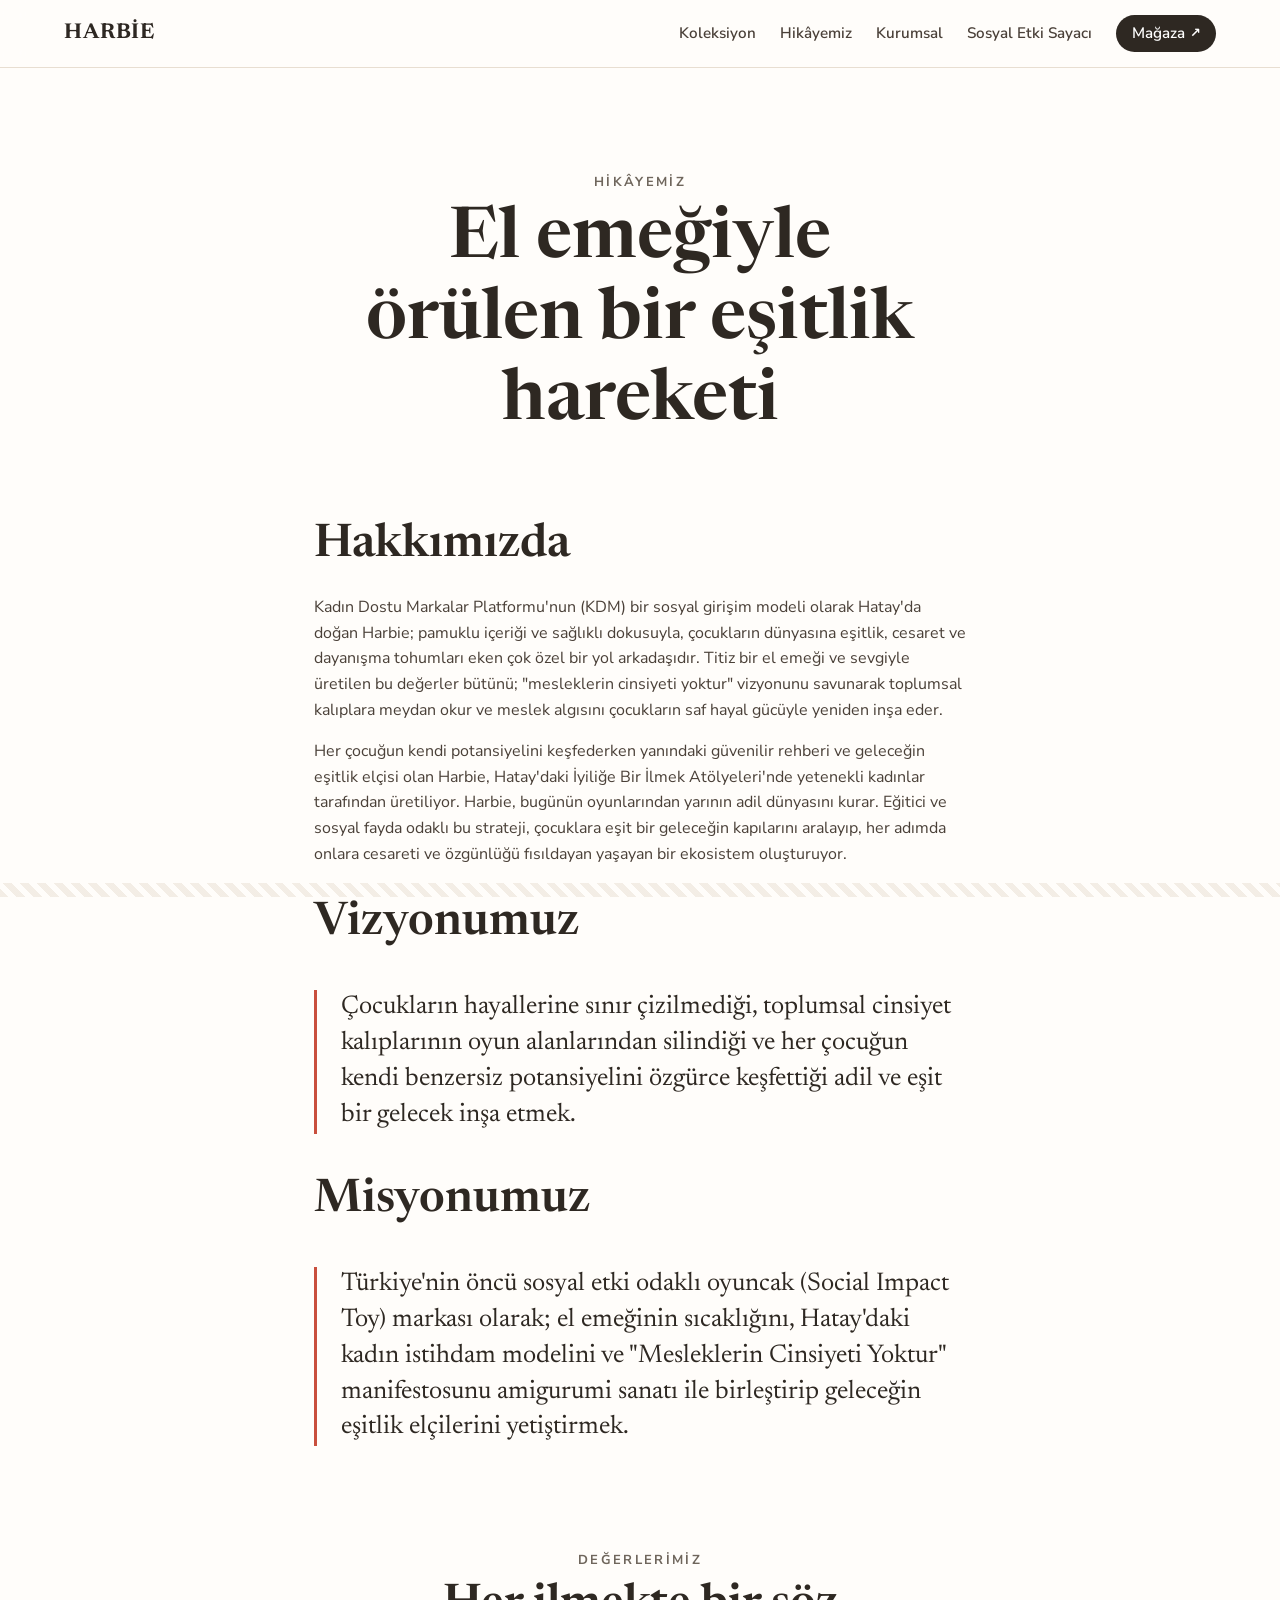
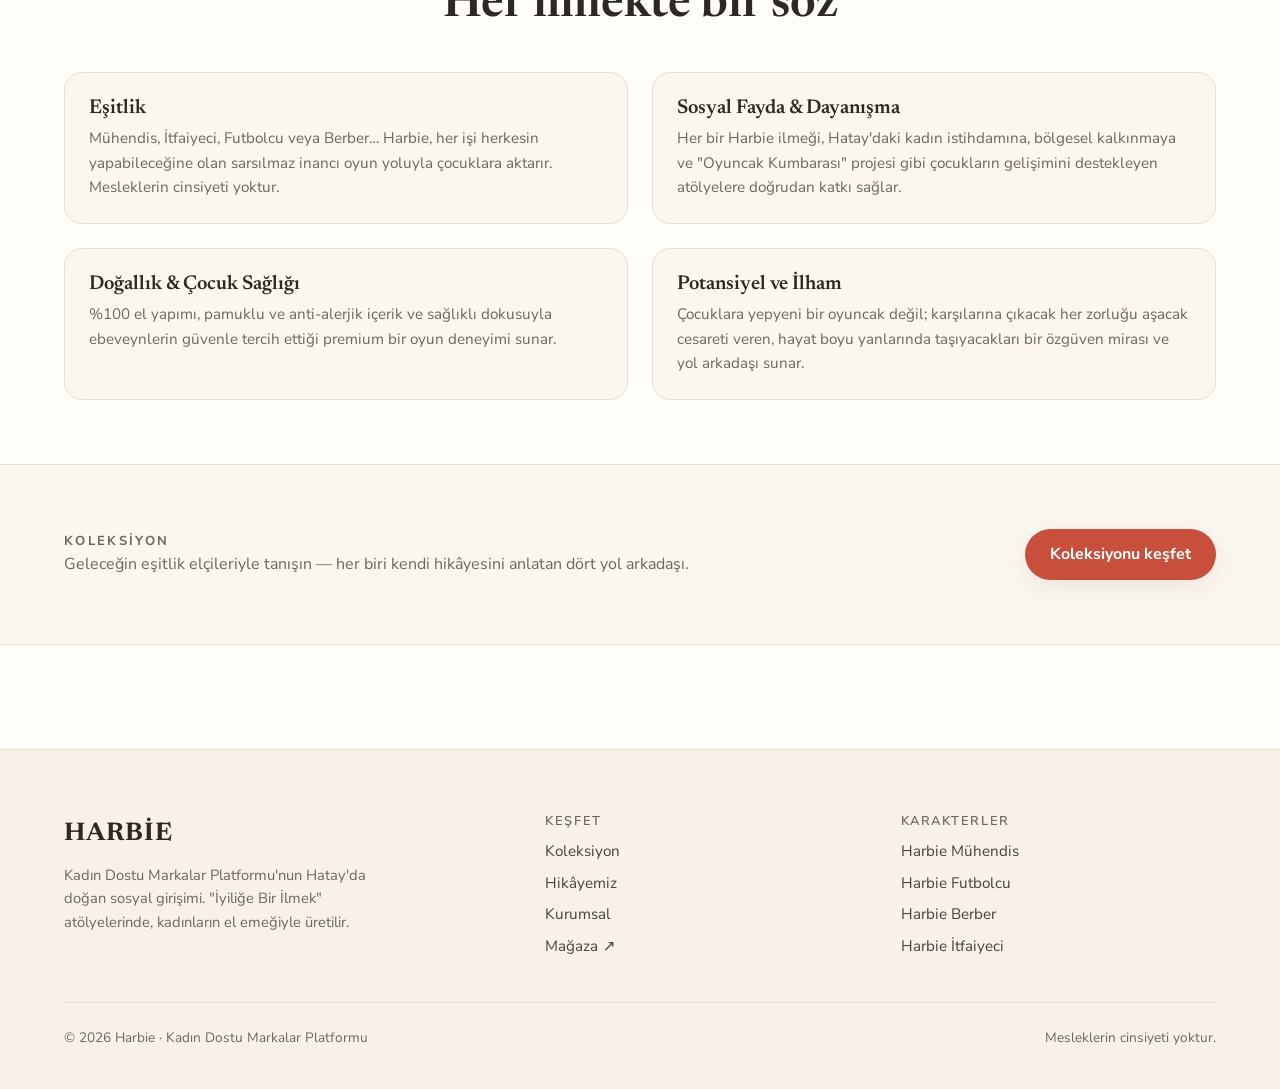
==== hikayemiz.html @ c7299b18 "feat: Hikayemiz ve Kurumsal sayfaları + iş birliği formu Co-Authored-By: Claude Opus 4.8 <noreply@an" ====
<!DOCTYPE html>
<html lang="tr">
<head>
<meta charset="UTF-8">
<meta name="viewport" content="width=device-width, initial-scale=1">
<title>Hikâyemiz — Harbie</title>
<meta name="description" content="Kadın Dostu Markalar Platformu'nun Hatay'da doğan sosyal girişimi Harbie'nin hikâyesi, vizyonu, misyonu ve değerleri.">
<meta name="robots" content="noindex">
<link rel="preconnect" href="https://fonts.googleapis.com">
<link rel="preconnect" href="https://fonts.gstatic.com" crossorigin>
<link href="https://fonts.googleapis.com/css2?family=Newsreader:ital,opsz,wght@0,6..72,400;0,6..72,600;1,6..72,400&family=Nunito+Sans:wght@400;600;700;800&display=swap" rel="stylesheet">
<link rel="stylesheet" href="css/tokens.css">
<link rel="stylesheet" href="css/base.css">
<link rel="stylesheet" href="css/components.css">
<link rel="stylesheet" href="css/pages.css">
</head>
<body>

<header class="site-nav">
  <div class="container">
    <a class="nav-logo" href="index.html">HARBİE</a>
    <nav class="nav-links">
      <a href="index.html#koleksiyon">Koleksiyon</a>
      <a href="hikayemiz.html">Hikâyemiz</a>
      <a href="kurumsal.html">Kurumsal</a>
      <a href="index.html#ses">Sosyal Etki Sayacı</a>
      <a class="nav-shop" href="https://shop.harbies.com" target="_blank" rel="noopener">Mağaza</a>
    </nav>
    <button class="nav-burger" data-burger aria-label="Menü" aria-expanded="false" aria-controls="mobile-menu"><span></span><span></span><span></span></button>
  </div>
</header>
<nav class="mobile-menu" id="mobile-menu" data-mobile-menu aria-label="Mobil menü">
  <a href="index.html#koleksiyon">Koleksiyon</a>
  <a href="hikayemiz.html">Hikâyemiz</a>
  <a href="kurumsal.html">Kurumsal</a>
  <a href="index.html#ses">Sosyal Etki Sayacı</a>
  <a class="nav-shop" href="https://shop.harbies.com" target="_blank" rel="noopener">Mağaza ↗</a>
</nav>

<main>
  <section class="page-head container">
    <p class="kicker">Hikâyemiz</p>
    <h1>El emeğiyle örülen bir eşitlik hareketi</h1>
  </section>

  <section class="container prose reveal">
    <h2>Hakkımızda</h2>
    <p>Kadın Dostu Markalar Platformu'nun (KDM) bir sosyal girişim modeli olarak Hatay'da doğan Harbie; pamuklu içeriği ve sağlıklı dokusuyla, çocukların dünyasına eşitlik, cesaret ve dayanışma tohumları eken çok özel bir yol arkadaşıdır. Titiz bir el emeği ve sevgiyle üretilen bu değerler bütünü; "mesleklerin cinsiyeti yoktur" vizyonunu savunarak toplumsal kalıplara meydan okur ve meslek algısını çocukların saf hayal gücüyle yeniden inşa eder.</p>
    <p>Her çocuğun kendi potansiyelini keşfederken yanındaki güvenilir rehberi ve geleceğin eşitlik elçisi olan Harbie, Hatay'daki İyiliğe Bir İlmek Atölyeleri'nde yetenekli kadınlar tarafından üretiliyor. Harbie, bugünün oyunlarından yarının adil dünyasını kurar. Eğitici ve sosyal fayda odaklı bu strateji, çocuklara eşit bir geleceğin kapılarını aralayıp, her adımda onlara cesareti ve özgünlüğü fısıldayan yaşayan bir ekosistem oluşturuyor.</p>
  </section>

  <div class="knit-divider" aria-hidden="true"></div>

  <section class="container prose reveal">
    <h2>Vizyonumuz</h2>
    <blockquote class="quote-block">Çocukların hayallerine sınır çizilmediği, toplumsal cinsiyet kalıplarının oyun alanlarından silindiği ve her çocuğun kendi benzersiz potansiyelini özgürce keşfettiği adil ve eşit bir gelecek inşa etmek.</blockquote>

    <h2>Misyonumuz</h2>
    <blockquote class="quote-block">Türkiye'nin öncü sosyal etki odaklı oyuncak (Social Impact Toy) markası olarak; el emeğinin sıcaklığını, Hatay'daki kadın istihdam modelini ve "Mesleklerin Cinsiyeti Yoktur" manifestosunu amigurumi sanatı ile birleştirip geleceğin eşitlik elçilerini yetiştirmek.</blockquote>
  </section>

  <section class="container reveal" style="padding-block:var(--space-5)">
    <div style="text-align:center;max-width:56ch;margin-inline:auto">
      <p class="kicker">Değerlerimiz</p>
      <h2>Her ilmekte bir söz</h2>
    </div>
    <div class="values-grid">
      <div class="value-card">
        <h3>Eşitlik</h3>
        <p>Mühendis, İtfaiyeci, Futbolcu veya Berber… Harbie, her işi herkesin yapabileceğine olan sarsılmaz inancı oyun yoluyla çocuklara aktarır. Mesleklerin cinsiyeti yoktur.</p>
      </div>
      <div class="value-card">
        <h3>Sosyal Fayda &amp; Dayanışma</h3>
        <p>Her bir Harbie ilmeği, Hatay'daki kadın istihdamına, bölgesel kalkınmaya ve "Oyuncak Kumbarası" projesi gibi çocukların gelişimini destekleyen atölyelere doğrudan katkı sağlar.</p>
      </div>
      <div class="value-card">
        <h3>Doğallık &amp; Çocuk Sağlığı</h3>
        <p>%100 el yapımı, pamuklu ve anti-alerjik içerik ve sağlıklı dokusuyla ebeveynlerin güvenle tercih ettiği premium bir oyun deneyimi sunar.</p>
      </div>
      <div class="value-card">
        <h3>Potansiyel ve İlham</h3>
        <p>Çocuklara yepyeni bir oyuncak değil; karşılarına çıkacak her zorluğu aşacak cesareti veren, hayat boyu yanlarında taşıyacakları bir özgüven mirası ve yol arkadaşı sunar.</p>
      </div>
    </div>
  </section>

  <section class="corp-strip reveal">
    <div class="container">
      <div>
        <p class="kicker">Koleksiyon</p>
        <p>Geleceğin eşitlik elçileriyle tanışın — her biri kendi hikâyesini anlatan dört yol arkadaşı.</p>
      </div>
      <a class="btn btn-primary" href="index.html#koleksiyon">Koleksiyonu keşfet</a>
    </div>
  </section>
</main>

<footer class="site-footer">
  <div class="container">
    <div class="footer-grid">
      <div class="footer-brand">
        <a class="nav-logo" href="index.html">HARBİE</a>
        <p>Kadın Dostu Markalar Platformu'nun Hatay'da doğan sosyal girişimi. "İyiliğe Bir İlmek" atölyelerinde, kadınların el emeğiyle üretilir.</p>
      </div>
      <div class="footer-col">
        <h4>Keşfet</h4>
        <a href="index.html#koleksiyon">Koleksiyon</a>
        <a href="hikayemiz.html">Hikâyemiz</a>
        <a href="kurumsal.html">Kurumsal</a>
        <a href="https://shop.harbies.com" target="_blank" rel="noopener">Mağaza ↗</a>
      </div>
      <div class="footer-col">
        <h4>Karakterler</h4>
        <a href="karakter-muhendis.html">Harbie Mühendis</a>
        <a href="karakter-futbolcu.html">Harbie Futbolcu</a>
        <a href="karakter-berber.html">Harbie Berber</a>
        <a href="karakter-itfaiyeci.html">Harbie İtfaiyeci</a>
      </div>
    </div>
    <div class="footer-base">
      <span>© <span data-year>2026</span> Harbie · Kadın Dostu Markalar Platformu</span>
      <span>Mesleklerin cinsiyeti yoktur.</span>
    </div>
  </div>
</footer>

<script src="js/shell.js" defer></script>
</body>
</html>
---- css/tokens.css ----
/* ============================================================
   HARBIE v3 — Tasarım Tokenları
   ============================================================ */
:root{
  /* Zemin & mürekkep — premium beyaz alan (K4, docx) */
  --bg:#fffdfa;
  --bg-soft:#f7f1e8;
  --bg-tint:#fbf6ef;
  --ink:#2e2822;
  --ink-soft:#4a4038;
  --muted:#6f665c;
  --line:#e8ded1;
  --white:#ffffff;

  /* Karakter vurgu renkleri */
  --k-muhendis:#d99a2b;  /* hardal/kehribar — kıyafeti maviyle çakışmasın */
  --k-futbolcu:#2f6bd0;  /* mavi */
  --k-berber:#e08aa6;    /* pudra */
  --k-itfaiyeci:#c94f3d; /* kırmızı */
  --accent:var(--k-itfaiyeci);      /* varsayılan marka aksiyonu */
  --active-accent:var(--k-itfaiyeci); /* scroll ile geçişli aktif renk (motion.js) */

  /* Tipografi */
  --font-serif:"Newsreader",Georgia,"Times New Roman",serif;
  --font-sans:"Nunito Sans",-apple-system,BlinkMacSystemFont,system-ui,sans-serif;
  --step-0:.8125rem;
  --step-1:1rem;
  --step-2:1.25rem;
  --step-3:1.6rem;
  --step-4:2.1rem;
  --step-5:2.9rem;
  --step-6:clamp(2.6rem,6vw,4.4rem);

  /* Boşluk & şekil */
  --space-1:.5rem;
  --space-2:1rem;
  --space-3:1.5rem;
  --space-4:2.5rem;
  --space-5:4rem;
  --space-6:6.5rem;
  --radius:18px;
  --radius-sm:10px;
  --radius-pill:999px;
  --shadow-card:0 18px 48px rgba(60,44,28,.14);
  --shadow-soft:0 8px 24px rgba(60,44,28,.08);
  --maxw:1200px;
  --nav-h:68px;

  /* Hareket */
  --ease:cubic-bezier(.2,.7,.3,1);
  --dur:.5s;
}
---- css/base.css ----
/* ============================================================
   HARBIE v3 — Base: reset, tipografi, nav, footer
   ============================================================ */
*,*::before,*::after{box-sizing:border-box}
html{-webkit-text-size-adjust:100%}
body{
  margin:0;
  background:var(--bg);
  color:var(--ink);
  font-family:var(--font-sans);
  font-size:var(--step-1);
  line-height:1.6;
  -webkit-font-smoothing:antialiased;
  overflow-x:hidden;
}
img,video{max-width:100%;display:block}
a{color:inherit;text-decoration:none}
h1,h2,h3,h4{font-family:var(--font-serif);font-weight:600;line-height:1.15;margin:0 0 .5em;color:var(--ink)}
h1{font-size:var(--step-6)}
h2{font-size:var(--step-5)}
h3{font-size:var(--step-4)}
p{margin:0 0 1em}
::selection{background:var(--accent);color:#fff}
:focus-visible{outline:2px solid var(--accent);outline-offset:3px;border-radius:4px}

.container{max-width:var(--maxw);margin-inline:auto;padding-inline:var(--space-3)}
.kicker{font-size:var(--step-0);letter-spacing:.18em;text-transform:uppercase;color:var(--muted);font-weight:700;margin:0 0 .6em}

/* ---------- Buton ---------- */
.btn{
  display:inline-flex;align-items:center;gap:.5em;
  padding:.72em 1.5em;border-radius:var(--radius-pill);
  font-family:var(--font-sans);font-size:var(--step-1);font-weight:700;
  cursor:pointer;border:1px solid transparent;
  transition:transform .2s var(--ease),background .2s var(--ease),box-shadow .2s var(--ease);
}
.btn:hover{transform:translateY(-2px)}
.btn-primary{background:var(--accent);color:#fff;box-shadow:var(--shadow-soft)}
.btn-primary:hover{box-shadow:0 12px 28px rgba(201,79,61,.32)}
.btn-ghost{background:transparent;color:var(--ink);border-color:rgba(46,40,34,.28)}
.btn-ghost:hover{border-color:var(--ink);background:rgba(46,40,34,.04)}

/* ---------- Nav ---------- */
.site-nav{
  position:sticky;top:0;z-index:50;height:var(--nav-h);
  display:flex;align-items:center;
  background:rgba(255,253,250,.82);
  backdrop-filter:saturate(1.4) blur(12px);
  -webkit-backdrop-filter:saturate(1.4) blur(12px);
  border-bottom:1px solid var(--line);
}
.site-nav .container{display:flex;align-items:center;gap:var(--space-3);width:100%}
.nav-logo{font-family:var(--font-serif);font-size:1.35rem;font-weight:700;letter-spacing:.04em}
.nav-links{display:flex;align-items:center;gap:var(--space-3);margin-left:auto}
.nav-links a{font-size:.95rem;font-weight:600;color:var(--ink-soft);transition:color .2s}
.nav-links a:hover{color:var(--ink)}
.nav-shop{
  display:inline-flex;align-items:center;gap:.35em;
  padding:.4em 1em;border-radius:var(--radius-pill);
  background:var(--ink);color:#fff !important;
}
.nav-shop::after{content:"↗";font-size:.85em}
.nav-shop:hover{background:var(--accent)}
.nav-burger{display:none;margin-left:auto;width:40px;height:40px;border:0;background:none;cursor:pointer;flex-direction:column;justify-content:center;gap:5px}
.nav-burger span{display:block;height:2px;width:22px;background:var(--ink);margin-inline:auto;transition:transform .3s var(--ease),opacity .2s}
.nav-burger.open span:nth-child(1){transform:translateY(7px) rotate(45deg)}
.nav-burger.open span:nth-child(2){opacity:0}
.nav-burger.open span:nth-child(3){transform:translateY(-7px) rotate(-45deg)}

/* Mobil menü */
.mobile-menu{
  position:fixed;inset:var(--nav-h) 0 0 0;z-index:49;
  background:var(--bg);
  display:flex;flex-direction:column;gap:var(--space-2);
  padding:var(--space-4) var(--space-3);
  transform:translateX(100%);transition:transform .35s var(--ease);
  visibility:hidden;
}
.mobile-menu.open{transform:translateX(0);visibility:visible}
.mobile-menu a{font-family:var(--font-serif);font-size:var(--step-3);color:var(--ink);padding-block:.3em;border-bottom:1px solid var(--line)}

@media (max-width:860px){
  .nav-links{display:none}
  .nav-burger{display:flex}
}

/* ---------- Footer ---------- */
.site-footer{
  margin-top:var(--space-6);
  background:var(--bg-soft);
  border-top:1px solid var(--line);
  padding-block:var(--space-5) var(--space-4);
}
.footer-grid{display:grid;grid-template-columns:1.4fr 1fr 1fr;gap:var(--space-4)}
.footer-brand .nav-logo{font-size:1.6rem}
.footer-brand p{color:var(--muted);font-size:.92rem;max-width:34ch;margin-top:.6em}
.footer-col h4{font-family:var(--font-sans);font-size:.8rem;letter-spacing:.12em;text-transform:uppercase;color:var(--muted)}
.footer-col a{display:block;color:var(--ink-soft);font-size:.95rem;padding-block:.25em}
.footer-col a:hover{color:var(--accent)}
.footer-base{margin-top:var(--space-4);padding-top:var(--space-3);border-top:1px solid var(--line);color:var(--muted);font-size:.85rem;display:flex;justify-content:space-between;flex-wrap:wrap;gap:.5em}
@media (max-width:760px){
  .footer-grid{grid-template-columns:1fr;gap:var(--space-3)}
}

/* Reveal (motion.js yoksa da içerik görünür — bu yalnızca varsayılan) */
.reveal{opacity:0;transform:translateY(18px);transition:opacity .7s var(--ease),transform .7s var(--ease)}
.reveal.in{opacity:1;transform:none}
@media (prefers-reduced-motion:reduce){
  .reveal{opacity:1 !important;transform:none !important;transition:none}
  .btn:hover{transform:none}
  *{scroll-behavior:auto !important}
}
---- css/components.css ----
/* ============================================================
   HARBIE v3 — Bileşenler: sahne, lifestyle, SES, kurumsal, form
   ============================================================ */

/* ---------- Örgü doku ayırıcı ---------- */
.knit-divider{height:14px;width:100%;opacity:.5;
  background:repeating-linear-gradient(45deg,var(--line) 0 6px,transparent 6px 12px)}

/* ---------- Sahne bileşeni ---------- */
.scene{
  --k:var(--accent);
  display:grid;grid-template-columns:1fr 1fr;gap:var(--space-5);
  align-items:center;
  padding-block:var(--space-6);
}
.scene + .scene{padding-top:0}
.scene-stage{
  position:relative;
  border-radius:var(--radius);overflow:hidden;
  box-shadow:var(--shadow-card);
  aspect-ratio:16/9;background:var(--bg-tint);
}
.scene-stage::after{
  content:"";position:absolute;left:0;right:0;bottom:0;height:4px;
  background:var(--k);
}
.scene-video{width:100%;height:100%;object-fit:cover;cursor:pointer}
.scene-tap{
  position:absolute;inset:0;display:none;align-items:center;justify-content:center;
  pointer-events:none;
}
.scene-tap span{
  width:60px;height:60px;border-radius:50%;background:rgba(255,255,255,.9);
  box-shadow:var(--shadow-soft);display:grid;place-items:center;
}
.scene-tap span::before{content:"";border-left:18px solid var(--k);border-top:11px solid transparent;border-bottom:11px solid transparent;margin-left:4px}
.scene.tap-mode .scene-tap{display:flex}

.scene-copy{max-width:34ch}
.scene-kicker{font-size:var(--step-0);letter-spacing:.16em;text-transform:uppercase;font-weight:800;color:var(--k);margin:0 0 .7em}
.scene-motto{font-family:var(--font-serif);font-size:var(--step-4);line-height:1.2;color:var(--ink);margin:0 0 .5em}
.scene-desc{color:var(--muted);font-size:1.02rem;margin:0 0 1.4em}
.scene-cta{background:var(--k);color:#fff}
.scene-cta:hover{filter:brightness(1.05)}

/* Sağ/sol yerleşim — kenar dönüşümü */
.scene--sag .scene-stage{order:2}
.scene--sag .scene-copy{order:1;justify-self:end;text-align:left}
.scene--sol .scene-stage{order:1}
.scene--sol .scene-copy{order:2}

/* Karakter sayfası tam-genişlik hero varyantı */
.scene--full{grid-template-columns:1fr;gap:var(--space-3);padding-block:var(--space-4)}
.scene--full .scene-stage{order:0;aspect-ratio:21/9}
.scene--full .scene-copy{order:0;max-width:none;text-align:center;justify-self:center}
.scene--full .scene-motto{font-size:var(--step-5)}

@media (max-width:760px){
  .scene{grid-template-columns:1fr;gap:var(--space-3);padding-block:var(--space-5)}
  .scene--sag .scene-stage,.scene--sag .scene-copy,
  .scene--sol .scene-stage,.scene--sol .scene-copy{order:0;justify-self:stretch;text-align:left}
  .scene-copy{max-width:none}
}

/* ---------- Manifesto ---------- */
.manifesto{padding-block:var(--space-6);text-align:center}
.manifesto p{font-family:var(--font-serif);font-size:var(--step-3);line-height:1.5;max-width:60ch;margin-inline:auto;color:var(--ink-soft)}

/* ---------- Koleksiyon başlığı ---------- */
.coll-head{text-align:center;padding-top:var(--space-5);max-width:64ch;margin-inline:auto}
.coll-head p{color:var(--muted)}

/* ---------- Lifestyle ---------- */
.lifestyle{padding-block:var(--space-6)}
.lifestyle-head{text-align:center;max-width:56ch;margin:0 auto var(--space-4)}
.lifestyle-head p{color:var(--muted)}
.lifestyle-grid{display:grid;grid-template-columns:1fr 1fr;gap:var(--space-3)}
.lifestyle-grid figure{margin:0;border-radius:var(--radius);overflow:hidden;box-shadow:var(--shadow-card);aspect-ratio:4/3}
.lifestyle-grid img{width:100%;height:100%;object-fit:cover}
@media (max-width:760px){.lifestyle-grid{grid-template-columns:1fr}}

/* ---------- SES — Sosyal Etki Sayacı ---------- */
.ses{background:var(--bg-soft);border-block:1px solid var(--line);padding-block:var(--space-6)}
.ses-inner{display:grid;grid-template-columns:1.1fr .9fr;gap:var(--space-5);align-items:center}
.ses-copy h2{margin-bottom:.3em}
.ses-copy p{color:var(--muted)}
.ses-card{background:var(--white);border-radius:var(--radius);box-shadow:var(--shadow-card);padding:var(--space-4);text-align:center}
.ses-count{font-family:var(--font-serif);font-size:clamp(3rem,9vw,4.6rem);font-weight:700;color:var(--active-accent);line-height:1;display:block}
.ses-count-label{color:var(--muted);font-size:.9rem;letter-spacing:.06em}
.ses-bar-wrap{height:10px;border-radius:var(--radius-pill);background:var(--bg-soft);overflow:hidden;margin:var(--space-3) 0 .6em}
.ses-bar{height:100%;width:0;background:var(--active-accent);border-radius:inherit;transition:width .6s var(--ease)}
.ses-meta{display:flex;justify-content:space-between;font-size:.8rem;color:var(--muted)}
.ses-share{margin-top:var(--space-3)}
.ses-toast{
  position:fixed;left:50%;bottom:26px;transform:translateX(-50%) translateY(20px);
  background:var(--ink);color:#fff;padding:.7em 1.2em;border-radius:var(--radius-pill);
  font-size:.9rem;display:inline-flex;align-items:center;gap:.5em;
  opacity:0;pointer-events:none;transition:opacity .3s,transform .3s var(--ease);z-index:200;
}
.ses-toast.show{opacity:1;transform:translateX(-50%) translateY(0)}
.ses-pop{font-size:1.3rem;pointer-events:none}
@media (max-width:760px){.ses-inner{grid-template-columns:1fr;gap:var(--space-4)}}

/* ---------- Kurumsal şerit ---------- */
.corp-strip{background:var(--bg-tint);border-block:1px solid var(--line);padding-block:var(--space-5)}
.corp-strip .container{display:grid;grid-template-columns:1.6fr 1fr;gap:var(--space-4);align-items:center}
.corp-strip p{color:var(--muted);margin:0}
.corp-strip .btn{justify-self:end}
@media (max-width:760px){.corp-strip .container{grid-template-columns:1fr}.corp-strip .btn{justify-self:start}}

/* ---------- Form (Kurumsal) ---------- */
.form-field{margin-bottom:var(--space-3)}
.form-field label{display:block;font-size:.85rem;font-weight:700;color:var(--ink-soft);margin-bottom:.35em}
.form-field input,.form-field select,.form-field textarea{
  width:100%;padding:.8em 1em;border:1px solid var(--line);border-radius:var(--radius-sm);
  background:var(--white);font-family:inherit;font-size:1rem;color:var(--ink);
  transition:border-color .2s,box-shadow .2s;
}
.form-field input:focus,.form-field select:focus,.form-field textarea:focus{
  outline:none;border-color:var(--accent);box-shadow:0 0 0 3px rgba(201,79,61,.15);
}
.form-field textarea{min-height:130px;resize:vertical}
.form-row{display:grid;grid-template-columns:1fr 1fr;gap:var(--space-3)}
.form-ok{background:#eaf6ee;border:1px solid #bfe3cb;color:#2c6a41;padding:1em 1.2em;border-radius:var(--radius-sm);display:none}
.form-ok.show{display:block}
@media (max-width:620px){.form-row{grid-template-columns:1fr}}

/* ---------- Sekmeler (karakter sayfası) ---------- */
.tabs-nav{display:flex;gap:.4em;border-bottom:1px solid var(--line);margin-bottom:var(--space-3);flex-wrap:wrap}
.tab-btn{
  appearance:none;border:0;background:none;cursor:pointer;
  font-family:var(--font-sans);font-size:.98rem;font-weight:700;color:var(--muted);
  padding:.7em 1em;border-bottom:2px solid transparent;margin-bottom:-1px;transition:color .2s,border-color .2s;
}
.tab-btn[aria-selected="true"]{color:var(--ink);border-bottom-color:var(--k,var(--accent))}
.tab-panel{display:none;animation:fadein .4s var(--ease)}
.tab-panel.active{display:block}
@keyframes fadein{from{opacity:0;transform:translateY(6px)}to{opacity:1;transform:none}}
@media (prefers-reduced-motion:reduce){.tab-panel{animation:none}}
---- css/pages.css ----
/* ============================================================
   HARBIE v3 — Sayfaya özel düzenler
   ============================================================ */

/* ---------- Hero (düzen B) ---------- */
.hero{position:relative;min-height:calc(100vh - var(--nav-h));min-height:88svh;display:flex;align-items:center;overflow:hidden}
.hero-media{position:absolute;inset:0;z-index:0}
.hero-media img,.hero-media video{width:100%;height:100%;object-fit:cover}
.hero-scrim{position:absolute;inset:0;z-index:1;
  background:linear-gradient(90deg,var(--bg) 26%,rgba(255,253,250,.55) 46%,transparent 64%)}
.hero-inner{position:relative;z-index:2;max-width:48%}
.hero-title{margin:.1em 0 .2em}
.hero-sub{font-size:var(--step-2);color:var(--ink-soft);margin-bottom:1.4em}
.hero-cta{display:flex;gap:.7em;flex-wrap:wrap}
.hero-scroll{position:absolute;left:50%;bottom:22px;z-index:2;transform:translateX(-50%);
  font-size:.75rem;letter-spacing:.2em;text-transform:uppercase;color:var(--muted)}

@media (max-width:760px){
  .hero{min-height:auto;flex-direction:column;align-items:stretch}
  .hero-media{position:relative;height:56vh}
  .hero-scrim{background:linear-gradient(0deg,var(--bg) 8%,transparent 42%)}
  .hero-inner{max-width:100%;padding-block:var(--space-4) var(--space-2)}
  .hero-scroll{display:none}
}

/* ---------- Karakter sayfası ---------- */
.char-body{padding-block:var(--space-5)}
.char-grid{display:grid;grid-template-columns:1fr 1fr;gap:var(--space-5);align-items:start}
.char-gallery{display:grid;gap:var(--space-2)}
.char-gallery .main{border-radius:var(--radius);overflow:hidden;box-shadow:var(--shadow-card);aspect-ratio:4/5}
.char-gallery .main img{width:100%;height:100%;object-fit:cover}
.char-thumbs{display:flex;gap:var(--space-2)}
.char-thumbs img{width:74px;height:74px;object-fit:cover;border-radius:var(--radius-sm);box-shadow:var(--shadow-soft);cursor:pointer;background:var(--bg-tint)}
.char-info h1{font-size:var(--step-5)}
.char-spec{margin-top:var(--space-3);padding-top:var(--space-3);border-top:1px solid var(--line);
  display:flex;flex-wrap:wrap;gap:.5em 1.2em;color:var(--muted);font-size:.9rem}
.char-spec b{color:var(--ink);font-weight:700}
.char-buy{margin-top:var(--space-4)}
.char-buy .btn{width:100%;justify-content:center}
@media (max-width:760px){.char-grid{grid-template-columns:1fr;gap:var(--space-4)}}

/* ---------- Hikayemiz ---------- */
.page-head{text-align:center;padding-block:var(--space-6) var(--space-4);max-width:60ch;margin-inline:auto}
.prose{max-width:70ch;margin-inline:auto}
.prose p{color:var(--ink-soft)}
.quote-block{font-family:var(--font-serif);font-size:var(--step-3);line-height:1.4;
  color:var(--ink);border-left:3px solid var(--accent);padding-left:var(--space-3);margin:var(--space-4) 0}
.values-grid{display:grid;grid-template-columns:repeat(2,1fr);gap:var(--space-3);margin-top:var(--space-4)}
.value-card{background:var(--bg-tint);border:1px solid var(--line);border-radius:var(--radius);padding:var(--space-3)}
.value-card h3{font-size:var(--step-2);margin-bottom:.3em}
.value-card p{color:var(--muted);font-size:.95rem;margin:0}
@media (max-width:640px){.values-grid{grid-template-columns:1fr}}

/* ---------- Kurumsal ---------- */
.corp-form-wrap{max-width:720px;margin:var(--space-5) auto 0;background:var(--white);
  border:1px solid var(--line);border-radius:var(--radius);box-shadow:var(--shadow-soft);padding:var(--space-4)}
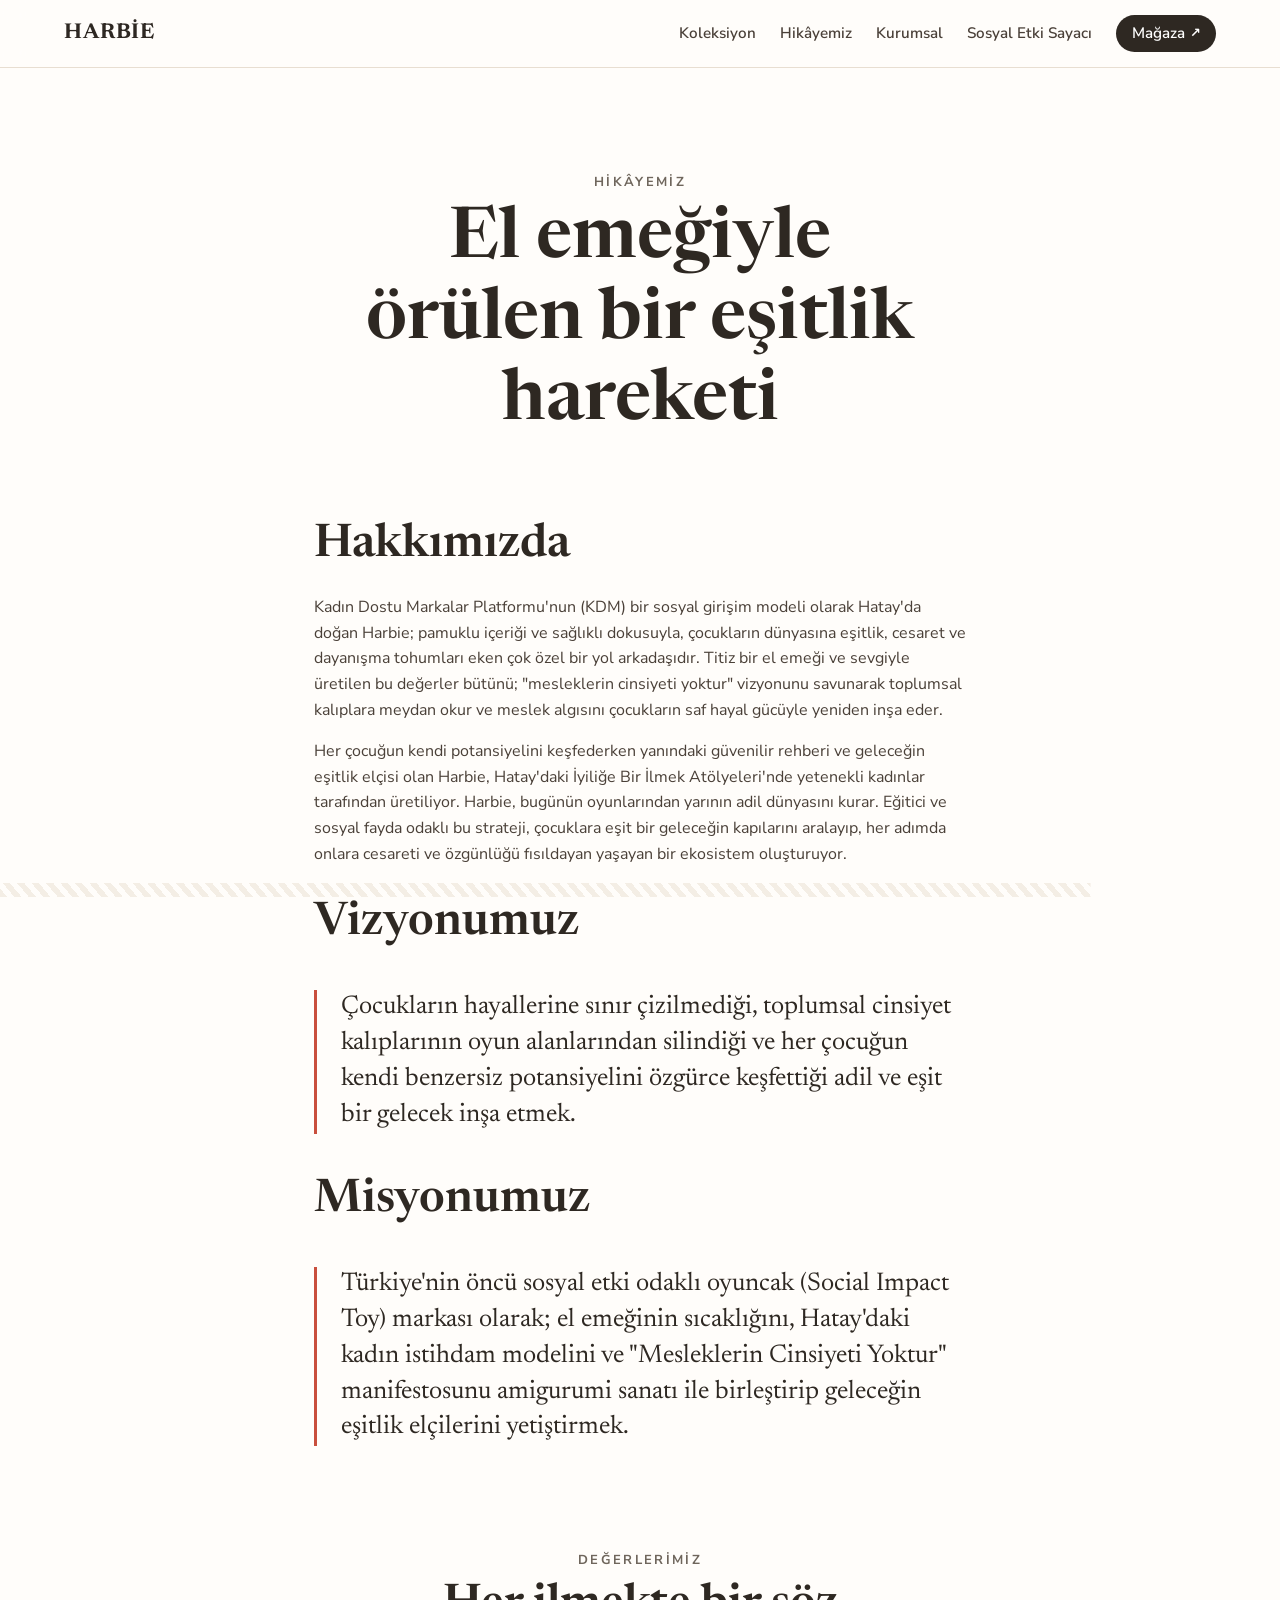
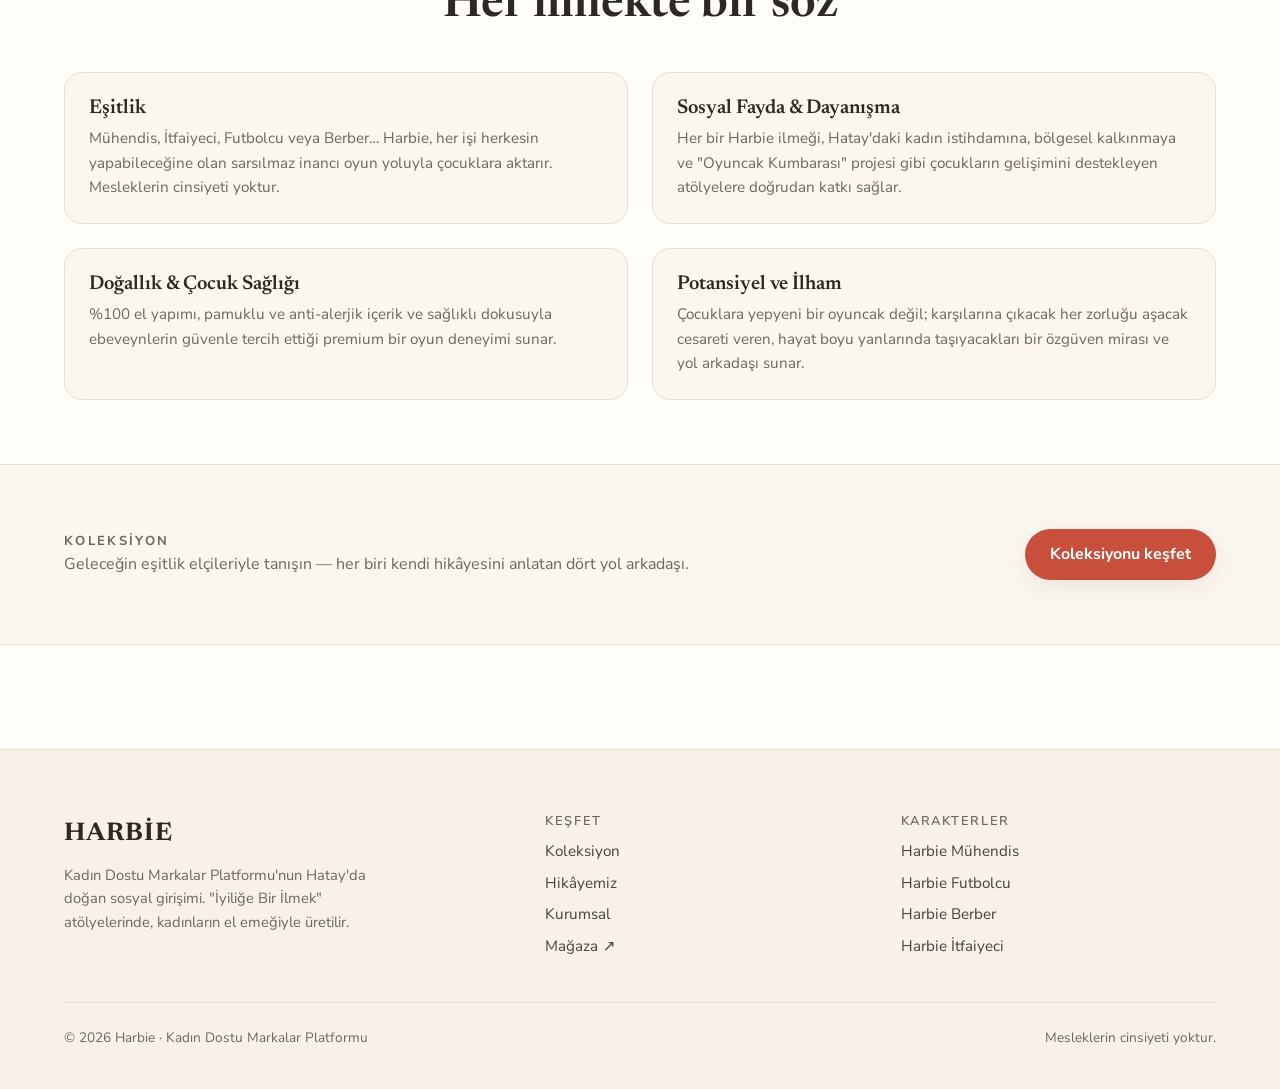
==== commit 23837853: "feat: GSAP hareket katmanı — hero, paralaks, renk geçişi + .js gate Co-Authored-By: Claude Opus 4.8 " ====
--- a/hikayemiz.html
+++ b/hikayemiz.html
@@ -3,6 +3,7 @@
 <head>
 <meta charset="UTF-8">
 <meta name="viewport" content="width=device-width, initial-scale=1">
+<script>document.documentElement.classList.add('js')</script>
 <title>Hikâyemiz — Harbie</title>
 <meta name="description" content="Kadın Dostu Markalar Platformu'nun Hatay'da doğan sosyal girişimi Harbie'nin hikâyesi, vizyonu, misyonu ve değerleri.">
 <meta name="robots" content="noindex">
@@ -125,5 +126,8 @@
 </footer>
 
 <script src="js/shell.js" defer></script>
+<script src="js/vendor/gsap.min.js" defer></script>
+<script src="js/vendor/ScrollTrigger.min.js" defer></script>
+<script src="js/motion.js" defer></script>
 </body>
 </html>
--- a/css/base.css
+++ b/css/base.css
@@ -102,11 +102,12 @@
   .footer-grid{grid-template-columns:1fr;gap:var(--space-3)}
 }
 
-/* Reveal (motion.js yoksa da içerik görünür — bu yalnızca varsayılan) */
-.reveal{opacity:0;transform:translateY(18px);transition:opacity .7s var(--ease),transform .7s var(--ease)}
-.reveal.in{opacity:1;transform:none}
+/* Reveal — yalnızca JS varken gizle (JS yoksa içerik tam görünür kalır).
+   .js sınıfı <head>'deki senkron inline script ile eklenir; FOUC yok. */
+.js .reveal{opacity:0;transform:translateY(18px);transition:opacity .7s var(--ease),transform .7s var(--ease)}
+.js .reveal.in{opacity:1;transform:none}
 @media (prefers-reduced-motion:reduce){
-  .reveal{opacity:1 !important;transform:none !important;transition:none}
+  .js .reveal{opacity:1 !important;transform:none !important;transition:none}
   .btn:hover{transform:none}
   *{scroll-behavior:auto !important}
 }
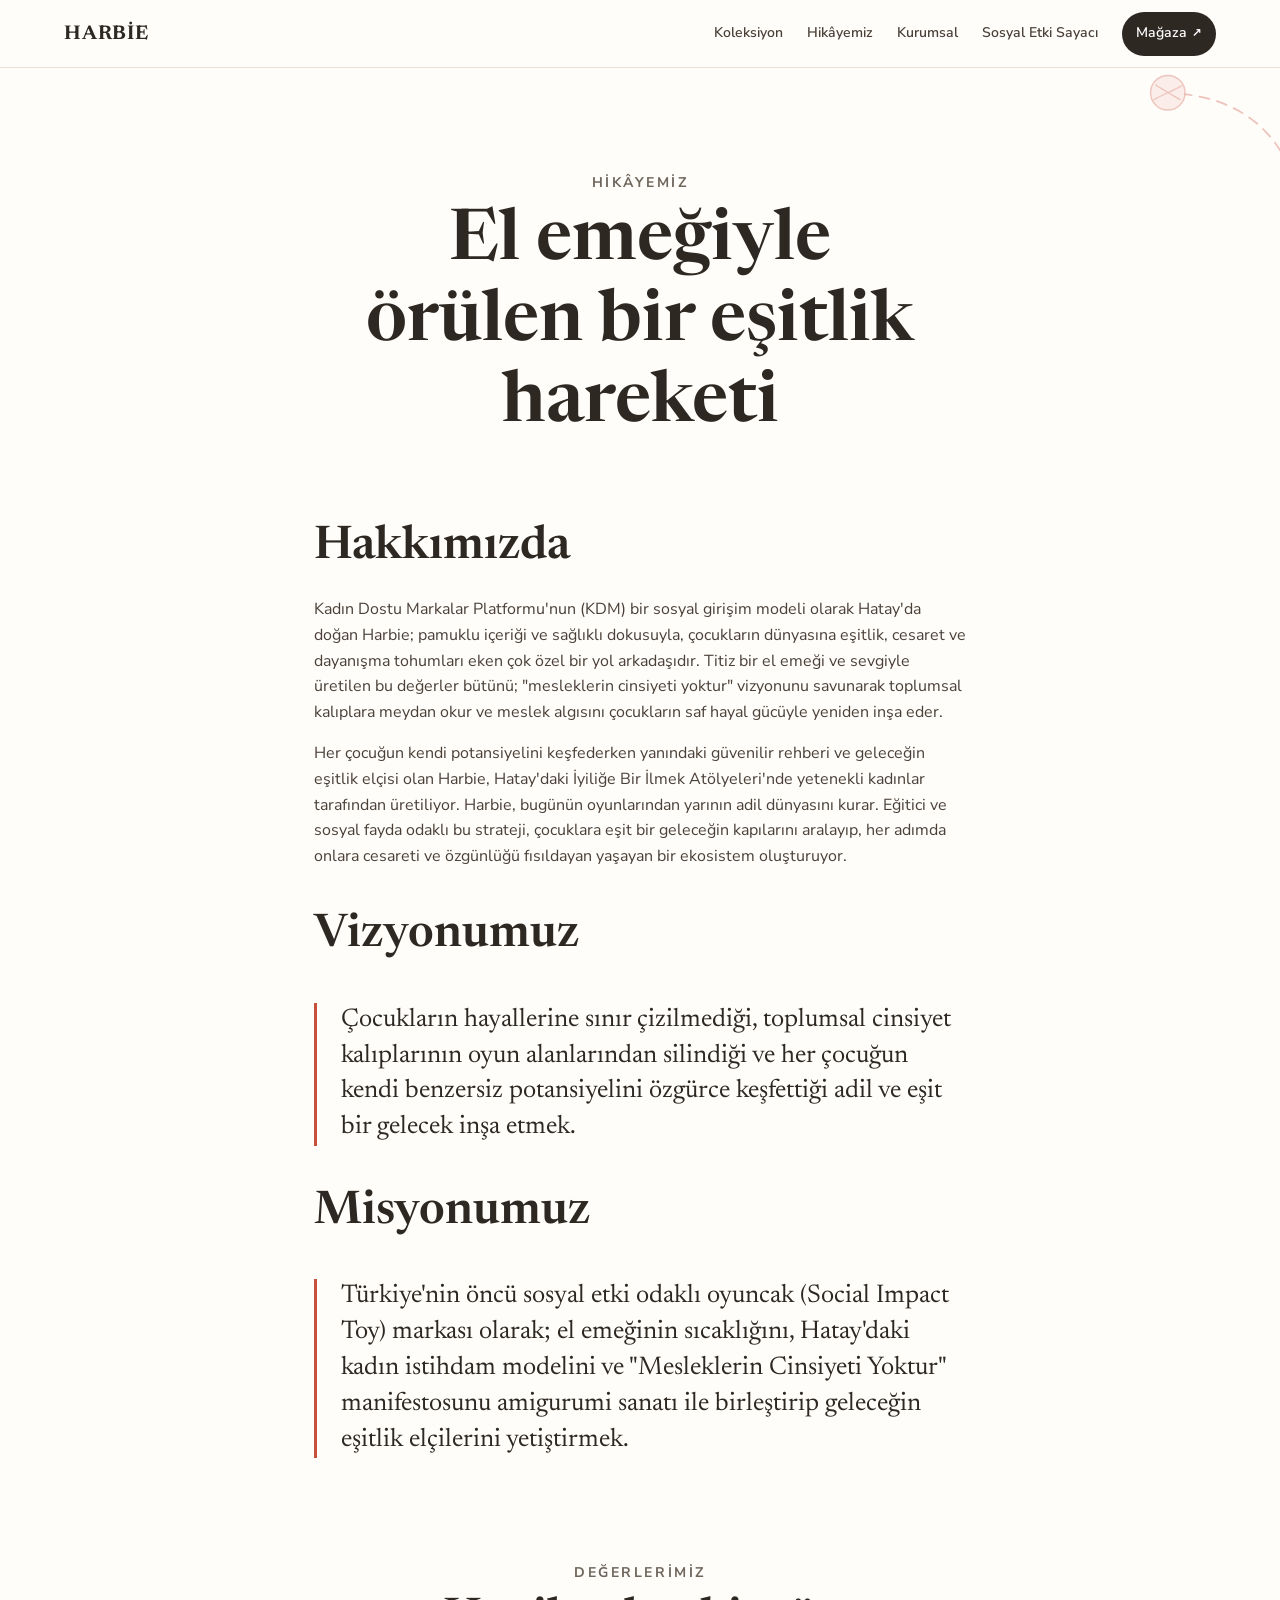
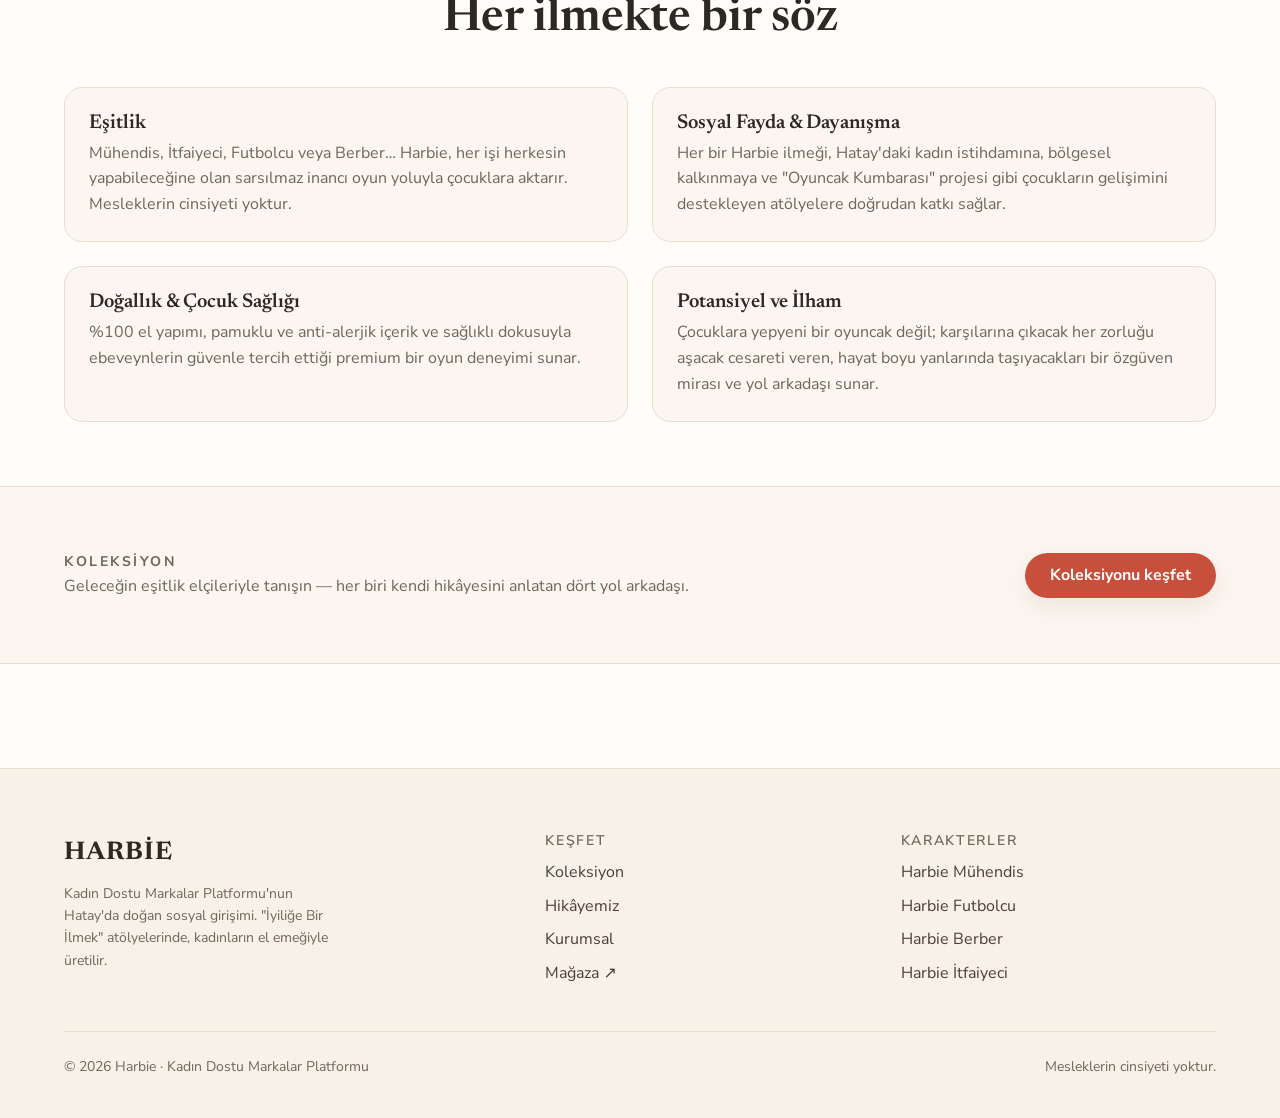
==== commit 54cbc89c: "feat: ilmek katmanı — dikiş ayırıcılar ve iplik süsleri Sayfaya amigurumi ipliği getirildi, hiç yeni" ====
--- a/hikayemiz.html
+++ b/hikayemiz.html
@@ -60,7 +60,7 @@
     <blockquote class="quote-block">Türkiye'nin öncü sosyal etki odaklı oyuncak (Social Impact Toy) markası olarak; el emeğinin sıcaklığını, Hatay'daki kadın istihdam modelini ve "Mesleklerin Cinsiyeti Yoktur" manifestosunu amigurumi sanatı ile birleştirip geleceğin eşitlik elçilerini yetiştirmek.</blockquote>
   </section>
 
-  <section class="container reveal" style="padding-block:var(--space-5)">
+  <section class="container reveal" style="padding-block:var(--space-5)" data-yarn="sag">
     <div style="text-align:center;max-width:56ch;margin-inline:auto">
       <p class="kicker">Değerlerimiz</p>
       <h2>Her ilmekte bir söz</h2>
@@ -129,5 +129,6 @@
 <script src="js/vendor/gsap.min.js" defer></script>
 <script src="js/vendor/ScrollTrigger.min.js" defer></script>
 <script src="js/motion.js" defer></script>
+<script src="js/yarn.js" defer></script>
 </body>
 </html>
--- a/css/tokens.css
+++ b/css/tokens.css
@@ -23,7 +23,8 @@
   /* Tipografi */
   --font-serif:"Newsreader",Georgia,"Times New Roman",serif;
   --font-sans:"Nunito Sans",-apple-system,BlinkMacSystemFont,system-ui,sans-serif;
-  --step-0:.8125rem;
+  --step--1:.8rem;
+  --step-0:.875rem;
   --step-1:1rem;
   --step-2:1.25rem;
   --step-3:1.6rem;
--- a/css/base.css
+++ b/css/base.css
@@ -30,7 +30,7 @@
 .btn{
   display:inline-flex;align-items:center;gap:.5em;
   padding:.72em 1.5em;border-radius:var(--radius-pill);
-  font-family:var(--font-sans);font-size:var(--step-1);font-weight:700;
+  font-family:var(--font-sans);font-size:var(--step-1);font-weight:700;line-height:1.25;
   cursor:pointer;border:1px solid transparent;
   transition:transform .2s var(--ease),background .2s var(--ease),box-shadow .2s var(--ease);
 }
@@ -50,13 +50,14 @@
   border-bottom:1px solid var(--line);
 }
 .site-nav .container{display:flex;align-items:center;gap:var(--space-3);width:100%}
-.nav-logo{font-family:var(--font-serif);font-size:1.35rem;font-weight:700;letter-spacing:.04em}
+.nav-logo{font-family:var(--font-serif);font-size:var(--step-2);font-weight:700;letter-spacing:.04em}
 .nav-links{display:flex;align-items:center;gap:var(--space-3);margin-left:auto}
-.nav-links a{font-size:.95rem;font-weight:600;color:var(--ink-soft);transition:color .2s}
+.nav-links a{font-size:var(--step-0);font-weight:600;color:var(--ink-soft);transition:color .2s;
+  display:inline-flex;align-items:center;min-height:44px}
 .nav-links a:hover{color:var(--ink)}
 .nav-shop{
   display:inline-flex;align-items:center;gap:.35em;
-  padding:.4em 1em;border-radius:var(--radius-pill);
+  padding:.4em 1em;border-radius:var(--radius-pill);min-height:44px;
   background:var(--ink);color:#fff !important;
 }
 .nav-shop::after{content:"↗";font-size:.85em}
@@ -92,12 +93,12 @@
   padding-block:var(--space-5) var(--space-4);
 }
 .footer-grid{display:grid;grid-template-columns:1.4fr 1fr 1fr;gap:var(--space-4)}
-.footer-brand .nav-logo{font-size:1.6rem}
-.footer-brand p{color:var(--muted);font-size:.92rem;max-width:34ch;margin-top:.6em}
-.footer-col h4{font-family:var(--font-sans);font-size:.8rem;letter-spacing:.12em;text-transform:uppercase;color:var(--muted)}
-.footer-col a{display:block;color:var(--ink-soft);font-size:.95rem;padding-block:.25em}
+.footer-brand .nav-logo{font-size:var(--step-3)}
+.footer-brand p{color:var(--muted);font-size:var(--step-0);max-width:34ch;margin-top:.6em}
+.footer-col h4{font-family:var(--font-sans);font-size:var(--step-0);letter-spacing:.12em;text-transform:uppercase;color:var(--muted)}
+.footer-col a{display:block;color:var(--ink-soft);font-size:var(--step-1);padding-block:.25em}
 .footer-col a:hover{color:var(--accent)}
-.footer-base{margin-top:var(--space-4);padding-top:var(--space-3);border-top:1px solid var(--line);color:var(--muted);font-size:.85rem;display:flex;justify-content:space-between;flex-wrap:wrap;gap:.5em}
+.footer-base{margin-top:var(--space-4);padding-top:var(--space-3);border-top:1px solid var(--line);color:var(--muted);font-size:var(--step-0);display:flex;justify-content:space-between;flex-wrap:wrap;gap:.5em}
 @media (max-width:760px){
   .footer-grid{grid-template-columns:1fr;gap:var(--space-3)}
 }
--- a/css/components.css
+++ b/css/components.css
@@ -2,9 +2,25 @@
    HARBIE v3 — Bileşenler: sahne, lifestyle, SES, kurumsal, form
    ============================================================ */
 
-/* ---------- Örgü doku ayırıcı ---------- */
-.knit-divider{height:14px;width:100%;opacity:.5;
-  background:repeating-linear-gradient(45deg,var(--line) 0 6px,transparent 6px 12px)}
+/* ---------- İlmek ayırıcı (gerçek dikiş) ---------- */
+.knit-divider{height:24px;width:100%;color:var(--line)}
+.stitch-divider svg{width:100%;height:24px;display:block}
+/* Çizim yalnızca JS + hareket izni varsa devreye girer.
+   Varsayılan: tam görünür — hiçbir koşulda gizli takılı kalmaz. */
+.stitch-draw svg{clip-path:inset(0 100% 0 0);transition:clip-path 1.4s var(--ease)}
+.stitch-draw.in svg{clip-path:inset(0 0 0 0)}
+@media (prefers-reduced-motion:reduce){
+  .stitch-draw svg{clip-path:none !important;transition:none}
+}
+
+/* ---------- Bölüm süsü: iplik yayı + yumak ---------- */
+.yarn-deco{position:absolute;width:190px;max-width:22vw;pointer-events:none;
+  color:var(--active-accent);opacity:.6;z-index:0}
+.yarn-deco svg{width:100%;height:auto;display:block}
+.yarn-deco--sol{left:-2%;bottom:4%}
+.yarn-deco--sag{right:-2%;top:6%}
+@media (max-width:860px){.yarn-deco{width:110px;opacity:.35}}
+@media (prefers-reduced-motion:reduce){.yarn-deco{transform:none !important}}
 
 /* ---------- Sahne bileşeni ---------- */
 .scene{
@@ -39,7 +55,7 @@
 .scene-copy{max-width:34ch}
 .scene-kicker{font-size:var(--step-0);letter-spacing:.16em;text-transform:uppercase;font-weight:800;color:var(--k);margin:0 0 .7em}
 .scene-motto{font-family:var(--font-serif);font-size:var(--step-4);line-height:1.2;color:var(--ink);margin:0 0 .5em}
-.scene-desc{color:var(--muted);font-size:1.02rem;margin:0 0 1.4em}
+.scene-desc{color:var(--muted);font-size:var(--step-1);margin:0 0 1.4em}
 .scene-cta{background:var(--k);color:#fff}
 .scene-cta:hover{filter:brightness(1.05)}
 
@@ -62,8 +78,134 @@
   .scene-copy{max-width:none}
 }
 
+/* ============================================================
+   KARAKTER VİTRİNİ — tam ekran sinematik
+   Karakter sağda · metin solda · krem perde + koyu mürekkep
+   UI-UX Pro Max: Parallax Storytelling + spacious density.
+   ============================================================ */
+.showcase{position:relative;height:calc(var(--count,4) * 100vh)}
+.showcase-pin{
+  position:sticky;top:0;height:100vh;height:100svh;
+  overflow:hidden;background:var(--bg-tint);
+}
+
+/* ---- Video: tam ekran ---- */
+.showcase-stage{position:absolute;inset:0}
+.char-panel{
+  position:absolute;inset:0;margin:0;
+  opacity:0;visibility:hidden;
+  transition:opacity .9s var(--ease),visibility .9s;
+}
+.char-panel.is-active{opacity:1;visibility:visible}
+.panel-video{
+  width:100%;height:100%;object-fit:cover;
+  transform:scale(1.03);transition:transform 1.8s var(--ease);
+}
+.char-panel.is-active .panel-video{transform:scale(1)}
+
+/* ---- Krem perde: soldan sağa yumuşak açılım ---- */
+.showcase-scrim{
+  position:absolute;inset:0;pointer-events:none;
+  background:linear-gradient(90deg,
+    rgba(255,253,250,.985) 0%,
+    rgba(255,253,250,.94)  26%,
+    rgba(255,253,250,.72)  40%,
+    rgba(255,253,250,.28)  52%,
+    rgba(255,253,250,0)    64%);
+}
+
+/* ---- Üst katman: [dar liste] [metin] ---- */
+.showcase-ui{
+  position:absolute;inset:0;
+  max-width:var(--maxw);margin-inline:auto;
+  padding:var(--nav-h) var(--space-3) var(--space-4);
+  display:grid;grid-template-columns:132px minmax(0,1fr);
+  gap:var(--space-4);align-items:center;pointer-events:none;
+}
+.showcase-ui > *{pointer-events:auto}
+
+/* ---- Sol: daraltılmış karakter seçici ---- */
+.showcase-rail{position:relative;display:flex;flex-direction:column;gap:0;padding-left:13px;align-self:center}
+.rail-track{position:absolute;left:0;top:0;bottom:0;width:1.5px;background:var(--line);border-radius:2px}
+.rail-thumb{
+  position:absolute;left:0;top:0;width:1.5px;height:25%;
+  background:var(--k-active,var(--accent));border-radius:2px;
+  transition:transform .5s var(--ease),background .5s var(--ease);
+}
+.rail-item{
+  appearance:none;border:0;background:none;cursor:pointer;text-align:left;
+  font-family:var(--font-sans);padding:.62rem .1rem;min-height:44px;
+  display:flex;align-items:center;gap:.45rem;
+  opacity:.44;transition:opacity .3s var(--ease),transform .3s var(--ease);
+}
+.rail-item:hover{opacity:.78}
+.rail-item.is-active{opacity:1;transform:translateX(3px)}
+.rail-no{font-size:var(--step--1);font-weight:800;letter-spacing:.1em;color:var(--muted)}
+.rail-item.is-active .rail-no{color:var(--k)}
+.rail-name{font-family:var(--font-sans);font-size:var(--step-0);font-weight:700;
+  letter-spacing:.01em;color:var(--ink);line-height:1.2;white-space:nowrap}
+.rail-unvan{display:none}          /* daraltıldı: unvan gizli */
+.rail-item:focus-visible{outline:2px solid var(--accent);outline-offset:3px;border-radius:5px}
+
+/* ---- Metin: solda, dikey ortalı, koyu mürekkep ---- */
+.panel-copy{
+  --k:var(--accent);
+  max-width:44ch;align-self:center;
+  transition:opacity .22s var(--ease),transform .22s var(--ease);
+}
+.panel-copy.is-out{opacity:0;transform:translateY(8px)}
+.panel-kicker{font-size:var(--step-0);letter-spacing:.18em;text-transform:uppercase;
+  font-weight:800;color:var(--k);margin:0 0 .7em}
+.panel-motto{font-family:var(--font-serif);font-size:clamp(2rem,3.6vw,3.2rem);line-height:1.1;
+  color:var(--ink);margin:0 0 .5em}
+.panel-desc{color:var(--ink-soft);font-size:var(--step-1);line-height:1.65;margin:0 0 1.6em}
+.panel-cta{background:var(--k);color:#fff;box-shadow:var(--shadow-soft)}
+.panel-cta:hover{filter:brightness(1.06)}
+
+/* ---- Dokun-oynat rozeti ---- */
+.showcase-tap{position:absolute;inset:0;display:none;align-items:center;justify-content:center;pointer-events:none}
+.showcase-tap span{width:72px;height:72px;border-radius:50%;background:rgba(255,255,255,.94);
+  display:grid;place-items:center;box-shadow:0 12px 40px rgba(60,44,28,.25)}
+.showcase-tap span::before{content:"";border-left:21px solid var(--ink);
+  border-top:12px solid transparent;border-bottom:12px solid transparent;margin-left:5px}
+.showcase-pin.tap-mode .showcase-tap{display:flex}
+
+@media (max-width:860px){
+  /* Mobil: pin yok — chip'lerle geçilen TEK video + altında metin */
+  .showcase{height:auto}
+  .showcase-pin{position:static;height:auto;overflow:visible;background:none;
+    display:flex;flex-direction:column}
+  .showcase-ui{display:contents}            /* rail ve metin doğrudan flex çocuğu olsun */
+  .showcase-rail{order:1;position:sticky;top:var(--nav-h);z-index:20;
+    flex-direction:row;gap:.4rem;overflow-x:auto;padding:.55rem var(--space-3);
+    background:rgba(255,253,250,.94);backdrop-filter:blur(10px);
+    border-bottom:1px solid var(--line);align-self:stretch}
+  .rail-track{display:none}
+  .rail-item{flex:0 0 auto;padding:.44rem .9rem;border:1px solid var(--line);
+    border-radius:var(--radius-pill);opacity:.65;background:#fff;min-height:40px;align-items:center}
+  .rail-item.is-active{opacity:1;transform:none;border-color:var(--k);background:var(--k)}
+  .rail-item.is-active .rail-name,.rail-item.is-active .rail-no{color:#fff}
+  .rail-name{font-size:var(--step-0)}
+
+  .showcase-stage{order:2;position:relative;inset:auto;
+    aspect-ratio:4/5;max-height:60svh;margin:var(--space-3) var(--space-3) 0;
+    border-radius:var(--radius);overflow:hidden;background:var(--bg-tint)}
+  .char-panel{position:absolute;inset:0}     /* sadece aktif görünür — masaüstüyle aynı */
+  .char-panel .panel-video{transform:none}
+  .showcase-scrim{display:none}
+
+  .panel-copy{order:3;max-width:none;padding:var(--space-3) var(--space-3) var(--space-5)}
+  .panel-motto{font-size:clamp(1.55rem,6vw,2.1rem)}
+  .panel-desc{font-size:var(--step-1)}
+}
+
+@media (prefers-reduced-motion:reduce){
+  .char-panel,.panel-video,.panel-copy{transition:none}
+  .panel-video{transform:none}
+}
+
 /* ---------- Manifesto ---------- */
-.manifesto{padding-block:var(--space-6);text-align:center}
+.manifesto{position:relative;padding-block:var(--space-6);text-align:center}
 .manifesto p{font-family:var(--font-serif);font-size:var(--step-3);line-height:1.5;max-width:60ch;margin-inline:auto;color:var(--ink-soft)}
 
 /* ---------- Koleksiyon başlığı ---------- */
@@ -80,21 +222,21 @@
 @media (max-width:760px){.lifestyle-grid{grid-template-columns:1fr}}
 
 /* ---------- SES — Sosyal Etki Sayacı ---------- */
-.ses{background:var(--bg-soft);border-block:1px solid var(--line);padding-block:var(--space-6)}
+.ses{position:relative;overflow:hidden;background:var(--bg-soft);border-block:1px solid var(--line);padding-block:var(--space-6)}
 .ses-inner{display:grid;grid-template-columns:1.1fr .9fr;gap:var(--space-5);align-items:center}
 .ses-copy h2{margin-bottom:.3em}
 .ses-copy p{color:var(--muted)}
 .ses-card{background:var(--white);border-radius:var(--radius);box-shadow:var(--shadow-card);padding:var(--space-4);text-align:center}
 .ses-count{font-family:var(--font-serif);font-size:clamp(3rem,9vw,4.6rem);font-weight:700;color:var(--active-accent);line-height:1;display:block}
-.ses-count-label{color:var(--muted);font-size:.9rem;letter-spacing:.06em}
+.ses-count-label{color:var(--muted);font-size:var(--step-0);letter-spacing:.06em}
 .ses-bar-wrap{height:10px;border-radius:var(--radius-pill);background:var(--bg-soft);overflow:hidden;margin:var(--space-3) 0 .6em}
 .ses-bar{height:100%;width:0;background:var(--active-accent);border-radius:inherit;transition:width .6s var(--ease)}
-.ses-meta{display:flex;justify-content:space-between;font-size:.8rem;color:var(--muted)}
-.ses-share{margin-top:var(--space-3)}
+.ses-meta{display:flex;justify-content:space-between;font-size:var(--step-0);color:var(--muted)}
+.ses-share{margin-top:var(--space-3);width:100%;justify-content:center}
 .ses-toast{
   position:fixed;left:50%;bottom:26px;transform:translateX(-50%) translateY(20px);
   background:var(--ink);color:#fff;padding:.7em 1.2em;border-radius:var(--radius-pill);
-  font-size:.9rem;display:inline-flex;align-items:center;gap:.5em;
+  font-size:var(--step-0);display:inline-flex;align-items:center;gap:.5em;
   opacity:0;pointer-events:none;transition:opacity .3s,transform .3s var(--ease);z-index:200;
 }
 .ses-toast.show{opacity:1;transform:translateX(-50%) translateY(0)}
@@ -110,7 +252,7 @@
 
 /* ---------- Form (Kurumsal) ---------- */
 .form-field{margin-bottom:var(--space-3)}
-.form-field label{display:block;font-size:.85rem;font-weight:700;color:var(--ink-soft);margin-bottom:.35em}
+.form-field label{display:block;font-size:var(--step-0);font-weight:700;color:var(--ink-soft);margin-bottom:.35em}
 .form-field input,.form-field select,.form-field textarea{
   width:100%;padding:.8em 1em;border:1px solid var(--line);border-radius:var(--radius-sm);
   background:var(--white);font-family:inherit;font-size:1rem;color:var(--ink);
@@ -129,7 +271,7 @@
 .tabs-nav{display:flex;gap:.4em;border-bottom:1px solid var(--line);margin-bottom:var(--space-3);flex-wrap:wrap}
 .tab-btn{
   appearance:none;border:0;background:none;cursor:pointer;
-  font-family:var(--font-sans);font-size:.98rem;font-weight:700;color:var(--muted);
+  font-family:var(--font-sans);font-size:var(--step-1);font-weight:700;color:var(--muted);
   padding:.7em 1em;border-bottom:2px solid transparent;margin-bottom:-1px;transition:color .2s,border-color .2s;
 }
 .tab-btn[aria-selected="true"]{color:var(--ink);border-bottom-color:var(--k,var(--accent))}
--- a/css/pages.css
+++ b/css/pages.css
@@ -3,24 +3,71 @@
    ============================================================ */
 
 /* ---------- Hero (düzen B) ---------- */
-.hero{position:relative;min-height:calc(100vh - var(--nav-h));min-height:88svh;display:flex;align-items:center;overflow:hidden}
+.hero{
+  position:relative;min-height:calc(100svh - var(--nav-h));
+  display:flex;align-items:center;overflow:hidden;
+  background:var(--bg-tint);
+}
+.hero > .container{flex:1 1 auto;width:100%;position:relative;z-index:2}  /* flex item büzülmesini önle */
 .hero-media{position:absolute;inset:0;z-index:0}
 .hero-media img,.hero-media video{width:100%;height:100%;object-fit:cover}
+
+/* Perde: soldan krem açılım + alta yumuşak geçiş (bir sonraki bölüme bağlanır) */
 .hero-scrim{position:absolute;inset:0;z-index:1;
-  background:linear-gradient(90deg,var(--bg) 26%,rgba(255,253,250,.55) 46%,transparent 64%)}
-.hero-inner{position:relative;z-index:2;max-width:48%}
-.hero-title{margin:.1em 0 .2em}
-.hero-sub{font-size:var(--step-2);color:var(--ink-soft);margin-bottom:1.4em}
+  background:
+    linear-gradient(90deg,
+      rgba(255,253,250,.985) 0%,
+      rgba(255,253,250,.93)  28%,
+      rgba(255,253,250,.62)  42%,
+      rgba(255,253,250,.18)  54%,
+      rgba(255,253,250,0)    66%),
+    linear-gradient(0deg, var(--bg) 0%, rgba(255,253,250,0) 22%);
+}
+
+.hero-inner{max-width:min(52ch,50%)}
+.hero-inner .kicker{margin-bottom:1.1em}
+.hero-title{
+  font-size:clamp(2.7rem,5.6vw,4.6rem);
+  line-height:1.02;letter-spacing:-.015em;
+  margin:0 0 .34em;
+}
+.hero-sub{font-size:var(--step-2);color:var(--ink-soft);margin-bottom:1.9em;max-width:34ch}
 .hero-cta{display:flex;gap:.7em;flex-wrap:wrap}
-.hero-scroll{position:absolute;left:50%;bottom:22px;z-index:2;transform:translateX(-50%);
-  font-size:.75rem;letter-spacing:.2em;text-transform:uppercase;color:var(--muted)}
 
-@media (max-width:760px){
+/* Karakter renk ipuçları — dört elçiyi hero'da sezdirir */
+.hero-dots{display:flex;align-items:center;gap:.5em;margin-top:var(--space-4);
+  font-size:var(--step--1);letter-spacing:.14em;text-transform:uppercase;color:var(--muted)}
+.hero-dots i{width:9px;height:9px;border-radius:50%;display:inline-block}
+
+.hero-scroll{
+  position:absolute;left:50%;bottom:20px;z-index:2;transform:translateX(-50%);
+  display:flex;flex-direction:column;align-items:center;gap:.5em;
+  font-size:var(--step--1);letter-spacing:.2em;text-transform:uppercase;color:var(--muted);
+}
+.hero-scroll::after{
+  content:"";width:1px;height:34px;
+  background:linear-gradient(var(--muted),transparent);
+}
+
+@media (max-width:860px){
   .hero{min-height:auto;flex-direction:column;align-items:stretch}
-  .hero-media{position:relative;height:56vh}
-  .hero-scrim{background:linear-gradient(0deg,var(--bg) 8%,transparent 42%)}
-  .hero-inner{max-width:100%;padding-block:var(--space-4) var(--space-2)}
+  .hero-media{position:relative;height:52svh;min-height:340px}
+  .hero-scrim{background:linear-gradient(0deg,var(--bg) 10%,rgba(255,253,250,0) 46%)}
+  .hero > .container{padding-block:var(--space-4) var(--space-5)}
+  .hero-inner{max-width:100%}
+  .hero-sub{max-width:none}
   .hero-scroll{display:none}
+}
+
+
+/* ---- Hero girişi: CSS (fill-mode:both → bitiş durumu kalıcı) ---- */
+@keyframes heroRise{from{opacity:0;transform:translateY(20px)}to{opacity:1;transform:none}}
+@media (prefers-reduced-motion:no-preference){
+  .js .hero-inner .kicker{animation:heroRise .7s var(--ease) both .10s}
+  .js .hero-title      {animation:heroRise .9s var(--ease) both .18s}
+  .js .hero-sub        {animation:heroRise .8s var(--ease) both .34s}
+  .js .hero-cta        {animation:heroRise .8s var(--ease) both .46s}
+  .js .hero-dots       {animation:heroRise .8s var(--ease) both .58s}
 }
 
 /* ---------- Karakter sayfası ---------- */
@@ -33,7 +80,7 @@
 .char-thumbs img{width:74px;height:74px;object-fit:cover;border-radius:var(--radius-sm);box-shadow:var(--shadow-soft);cursor:pointer;background:var(--bg-tint)}
 .char-info h1{font-size:var(--step-5)}
 .char-spec{margin-top:var(--space-3);padding-top:var(--space-3);border-top:1px solid var(--line);
-  display:flex;flex-wrap:wrap;gap:.5em 1.2em;color:var(--muted);font-size:.9rem}
+  display:flex;flex-wrap:wrap;gap:.5em 1.2em;color:var(--muted);font-size:var(--step-0)}
 .char-spec b{color:var(--ink);font-weight:700}
 .char-buy{margin-top:var(--space-4)}
 .char-buy .btn{width:100%;justify-content:center}
@@ -48,7 +95,7 @@
 .values-grid{display:grid;grid-template-columns:repeat(2,1fr);gap:var(--space-3);margin-top:var(--space-4)}
 .value-card{background:var(--bg-tint);border:1px solid var(--line);border-radius:var(--radius);padding:var(--space-3)}
 .value-card h3{font-size:var(--step-2);margin-bottom:.3em}
-.value-card p{color:var(--muted);font-size:.95rem;margin:0}
+.value-card p{color:var(--muted);font-size:var(--step-1);margin:0}
 @media (max-width:640px){.values-grid{grid-template-columns:1fr}}
 
 /* ---------- Kurumsal ---------- */
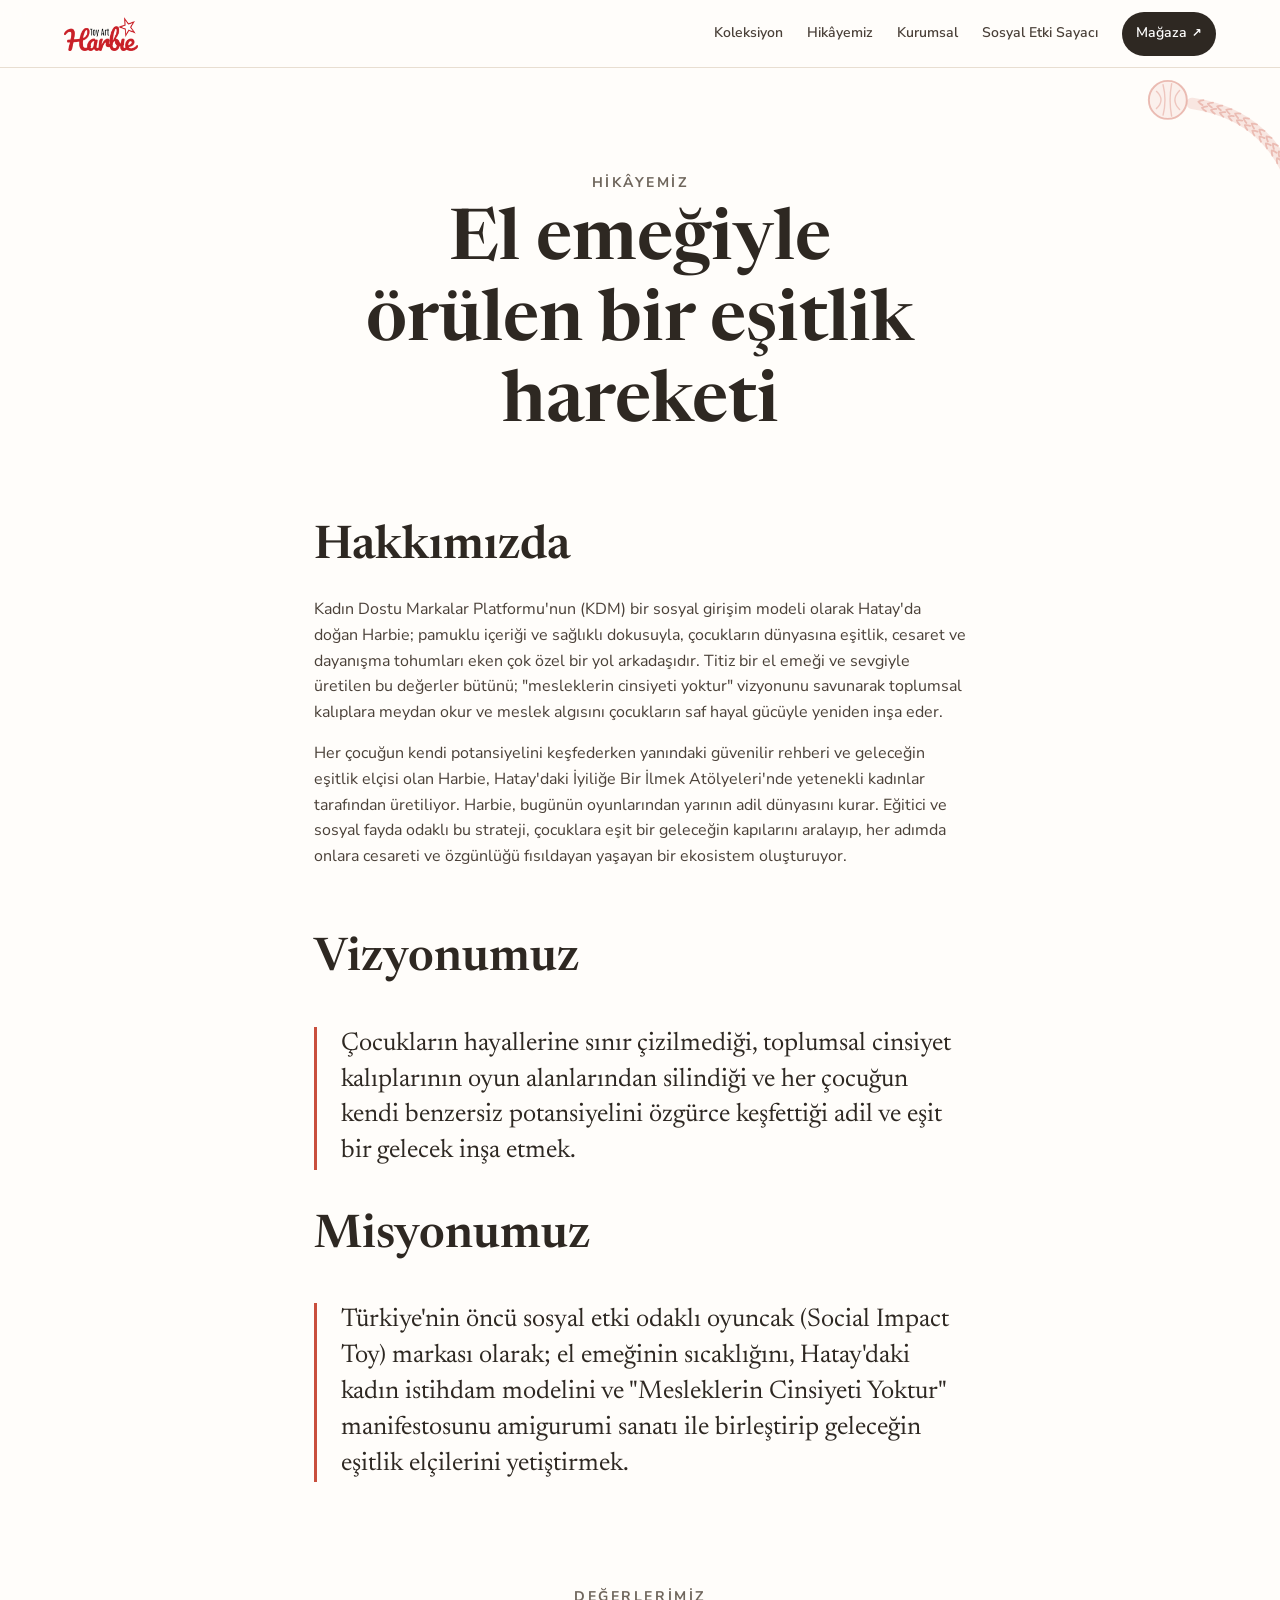
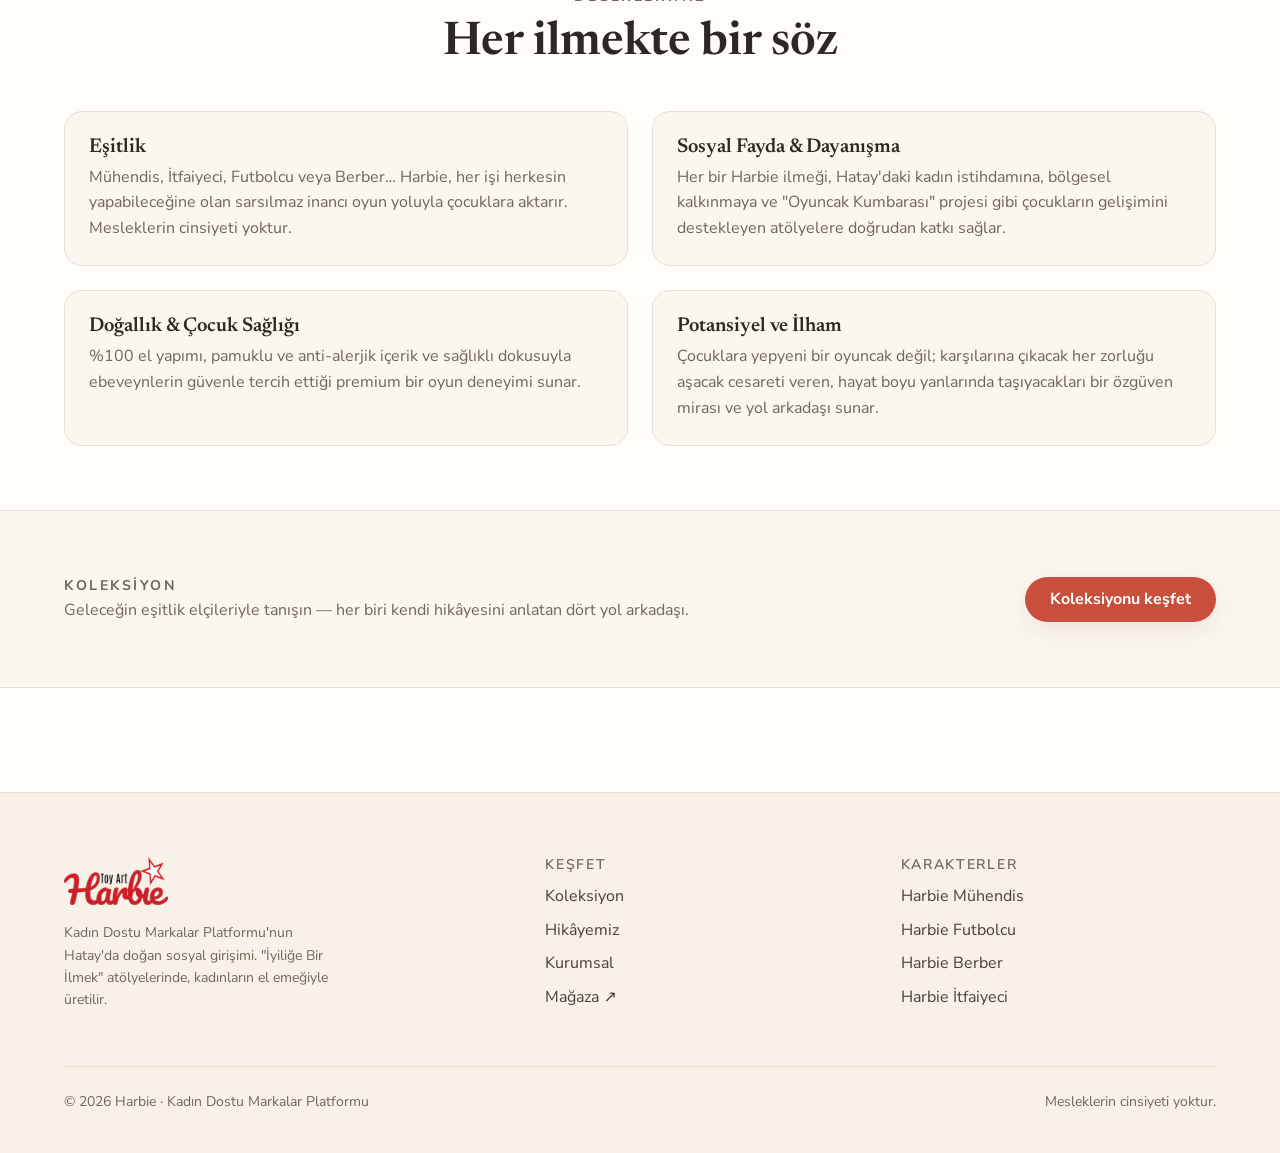
==== commit de228316: "feat: gerçek Harbie logosu (nav, footer, favicon) Kökteki 'harbie logo.png' kullanılmıyordu; nav ve " ====
--- a/hikayemiz.html
+++ b/hikayemiz.html
@@ -7,6 +7,8 @@
 <title>Hikâyemiz — Harbie</title>
 <meta name="description" content="Kadın Dostu Markalar Platformu'nun Hatay'da doğan sosyal girişimi Harbie'nin hikâyesi, vizyonu, misyonu ve değerleri.">
 <meta name="robots" content="noindex">
+<link rel="icon" href="assets/brand/favicon.png" sizes="any">
+<link rel="apple-touch-icon" href="assets/brand/apple-touch-icon.png">
 <link rel="preconnect" href="https://fonts.googleapis.com">
 <link rel="preconnect" href="https://fonts.gstatic.com" crossorigin>
 <link href="https://fonts.googleapis.com/css2?family=Newsreader:ital,opsz,wght@0,6..72,400;0,6..72,600;1,6..72,400&family=Nunito+Sans:wght@400;600;700;800&display=swap" rel="stylesheet">
@@ -19,7 +21,7 @@
 
 <header class="site-nav">
   <div class="container">
-    <a class="nav-logo" href="index.html">HARBİE</a>
+    <a class="nav-logo" href="index.html"><img src="assets/brand/harbie-logo.png" alt="Harbie Toy Art" width="990" height="457"></a>
     <nav class="nav-links">
       <a href="index.html#koleksiyon">Koleksiyon</a>
       <a href="hikayemiz.html">Hikâyemiz</a>
@@ -100,7 +102,7 @@
   <div class="container">
     <div class="footer-grid">
       <div class="footer-brand">
-        <a class="nav-logo" href="index.html">HARBİE</a>
+        <a class="nav-logo" href="index.html"><img src="assets/brand/harbie-logo.png" alt="Harbie Toy Art" width="990" height="457"></a>
         <p>Kadın Dostu Markalar Platformu'nun Hatay'da doğan sosyal girişimi. "İyiliğe Bir İlmek" atölyelerinde, kadınların el emeğiyle üretilir.</p>
       </div>
       <div class="footer-col">
--- a/css/base.css
+++ b/css/base.css
@@ -50,7 +50,8 @@
   border-bottom:1px solid var(--line);
 }
 .site-nav .container{display:flex;align-items:center;gap:var(--space-3);width:100%}
-.nav-logo{font-family:var(--font-serif);font-size:var(--step-2);font-weight:700;letter-spacing:.04em}
+.nav-logo{display:inline-flex;align-items:center;min-height:44px}
+.nav-logo img{display:block;height:34px;width:auto}
 .nav-links{display:flex;align-items:center;gap:var(--space-3);margin-left:auto}
 .nav-links a{font-size:var(--step-0);font-weight:600;color:var(--ink-soft);transition:color .2s;
   display:inline-flex;align-items:center;min-height:44px}
@@ -93,7 +94,7 @@
   padding-block:var(--space-5) var(--space-4);
 }
 .footer-grid{display:grid;grid-template-columns:1.4fr 1fr 1fr;gap:var(--space-4)}
-.footer-brand .nav-logo{font-size:var(--step-3)}
+.footer-brand .nav-logo img{height:48px}
 .footer-brand p{color:var(--muted);font-size:var(--step-0);max-width:34ch;margin-top:.6em}
 .footer-col h4{font-family:var(--font-sans);font-size:var(--step-0);letter-spacing:.12em;text-transform:uppercase;color:var(--muted)}
 .footer-col a{display:block;color:var(--ink-soft);font-size:var(--step-1);padding-block:.25em}
--- a/css/components.css
+++ b/css/components.css
@@ -2,15 +2,19 @@
    HARBIE v3 — Bileşenler: sahne, lifestyle, SES, kurumsal, form
    ============================================================ */
 
-/* ---------- İlmek ayırıcı (gerçek dikiş) ---------- */
-.knit-divider{height:24px;width:100%;color:var(--line)}
-.stitch-divider svg{width:100%;height:24px;display:block}
-/* Çizim yalnızca JS + hareket izni varsa devreye girer.
-   Varsayılan: tam görünür — hiçbir koşulda gizli takılı kalmaz. */
-.stitch-draw svg{clip-path:inset(0 100% 0 0);transition:clip-path 1.4s var(--ease)}
-.stitch-draw.in svg{clip-path:inset(0 0 0 0)}
+/* ---------- İplik ayırıcı: örgü kordon, V ilmekli (tekrarlayan desen) ---------- */
+.knit-divider{
+  height:48px;width:100%;opacity:.92;
+  background-image:url("<svg%20xmlns='http://www.w3.org/2000/svg'%20viewBox='0%200%20240%2048'><g%20fill='none'%20stroke-linecap='round'%20stroke-linejoin='round'><path%20d='M0%2024%20L6%2024.78%20L12%2025.55%20L18%2026.27%20L24%2026.94%20L30%2027.54%20L36%2028.05%20L42%2028.46%20L48%2028.76%20L54%2028.94%20L60%2029%20L66%2028.94%20L72%2028.76%20L78%2028.46%20L84%2028.05%20L90%2027.54%20L96%2026.94%20L102%2026.27%20L108%2025.55%20L114%2024.78%20L120%2024%20L126%2023.22%20L132%2022.45%20L138%2021.73%20L144%2021.06%20L150%2020.46%20L156%2019.95%20L162%2019.54%20L168%2019.24%20L174%2019.06%20L180%2019%20L186%2019.06%20L192%2019.24%20L198%2019.54%20L204%2019.95%20L210%2020.46%20L216%2021.06%20L222%2021.73%20L228%2022.45%20L234%2023.22%20L240%2024'%20stroke='%23cf6f8b'%20stroke-width='23.6'%20opacity='.45'%20transform='translate(0,1.6)'/><path%20d='M0%2024%20L6%2024.78%20L12%2025.55%20L18%2026.27%20L24%2026.94%20L30%2027.54%20L36%2028.05%20L42%2028.46%20L48%2028.76%20L54%2028.94%20L60%2029%20L66%2028.94%20L72%2028.76%20L78%2028.46%20L84%2028.05%20L90%2027.54%20L96%2026.94%20L102%2026.27%20L108%2025.55%20L114%2024.78%20L120%2024%20L126%2023.22%20L132%2022.45%20L138%2021.73%20L144%2021.06%20L150%2020.46%20L156%2019.95%20L162%2019.54%20L168%2019.24%20L174%2019.06%20L180%2019%20L186%2019.06%20L192%2019.24%20L198%2019.54%20L204%2019.95%20L210%2020.46%20L216%2021.06%20L222%2021.73%20L228%2022.45%20L234%2023.22%20L240%2024'%20stroke='%23ec93ab'%20stroke-width='22'/><g%20transform='translate(.6,1.2)'><path%20d='M-3.78%2023.61%20Q1.79%2022.62%204.93%2020.21%20Q2.52%2017.07%20-2.61%2014.68%20M9.55%2025.35%20Q15.12%2024.32%2018.24%2021.88%20Q15.8%2018.76%2010.65%2016.41%20M22.88%2026.93%20Q28.42%2025.78%2031.48%2023.27%20Q28.98%2020.21%2023.77%2017.98%20M36.2%2028.18%20Q41.7%2026.84%2044.68%2024.23%20Q42.07%2021.25%2036.79%2019.2%20M49.53%2028.94%20Q54.97%2027.36%2057.83%2024.63%20Q55.1%2021.76%2049.74%2019.94%20M62.87%2029.11%20Q68.23%2027.29%2070.97%2024.43%20Q68.1%2021.69%2062.67%2020.11%20M76.21%2028.68%20Q81.49%2026.63%2084.1%2023.65%20Q81.13%2021.04%2075.63%2019.7%20M89.56%2027.69%20Q94.77%2025.46%2097.27%2022.4%20Q94.21%2019.89%2088.66%2018.74%20M102.91%2026.27%20Q108.06%2023.93%20110.5%2020.81%20Q107.38%2018.37%20101.81%2017.34%20M116.25%2024.59%20Q121.38%2022.21%20123.79%2019.07%20Q120.65%2016.65%20115.08%2015.67%20M129.57%2022.85%20Q134.73%2020.51%20137.16%2017.39%20Q134.04%2014.95%20128.48%2013.92%20M142.9%2021.26%20Q148.1%2019.03%20150.61%2015.97%20Q147.54%2013.46%20142%2012.31%20M156.21%2020.02%20Q161.49%2017.97%20164.1%2014.99%20Q161.13%2012.38%20155.63%2011.04%20M169.54%2019.26%20Q174.9%2017.44%20177.63%2014.58%20Q174.77%2011.84%20169.33%2010.26%20M182.87%2019.09%20Q188.3%2017.51%20191.17%2014.78%20Q188.43%2011.91%20183.07%2010.09%20M196.2%2019.52%20Q201.7%2018.18%20204.68%2015.57%20Q202.07%2012.59%20196.79%2010.54%20M209.54%2020.51%20Q215.08%2019.35%20218.15%2016.85%20Q215.64%2013.78%20210.44%2011.55%20M222.88%2021.93%20Q228.45%2020.9%20231.57%2018.46%20Q229.13%2015.34%20223.98%2012.99%20M1.76%2033.21%20Q7.33%2032.21%2010.47%2029.79%20Q8.05%2026.66%202.91%2024.28%20M15.22%2034.92%20Q20.78%2033.83%2023.88%2031.37%20Q21.41%2028.27%2016.24%2025.97%20M28.8%2036.38%20Q34.32%2035.14%2037.35%2032.58%20Q34.79%2029.56%2029.56%2027.41%20M42.47%2037.42%20Q47.94%2035.96%2050.87%2033.29%20Q48.19%2030.37%2042.87%2028.43%20M56.2%2037.9%20Q61.6%2036.2%2064.4%2033.4%20Q61.6%2030.6%2056.2%2028.9%20M69.94%2037.76%20Q75.25%2035.82%2077.93%2032.9%20Q75%2030.23%2069.53%2028.77%20M83.63%2037.02%20Q88.86%2034.87%2091.42%2031.85%20Q88.4%2029.29%2082.87%2028.05%20M97.23%2035.77%20Q102.4%2033.47%20104.87%2030.38%20Q101.77%2027.91%2096.21%2026.83%20M110.7%2034.18%20Q115.84%2031.8%20118.26%2028.67%20Q115.12%2026.25%20109.55%2025.25%20M124.04%2032.44%20Q129.17%2030.07%20131.59%2026.93%20Q128.46%2024.51%20122.89%2023.52%20M137.23%2030.77%20Q142.4%2028.47%20144.87%2025.38%20Q141.77%2022.91%20136.21%2021.83%20M150.29%2029.36%20Q155.53%2027.21%20158.09%2024.19%20Q155.06%2021.63%20149.54%2020.39%20M163.27%2028.36%20Q168.59%2026.42%20171.26%2023.5%20Q168.34%2020.83%20162.87%2019.37%20M176.2%2027.9%20Q181.6%2026.2%20184.4%2023.4%20Q181.6%2020.6%20176.2%2018.9%20M189.14%2028.02%20Q194.61%2026.57%20197.53%2023.89%20Q194.86%2020.97%20189.54%2019.03%20M202.13%2028.72%20Q207.66%2027.48%20210.68%2024.92%20Q208.13%2021.9%20202.89%2019.75%20M215.22%2029.92%20Q220.78%2028.83%20223.88%2026.37%20Q221.41%2023.27%20216.24%2020.97%20M228.43%2031.47%20Q234%2030.48%20237.13%2028.06%20Q234.72%2024.92%20229.58%2022.55'%20stroke='%23c4637f'%20stroke-width='3.4'%20opacity='.38'/></g><path%20d='M-3.78%2023.61%20Q1.79%2022.62%204.93%2020.21%20Q2.52%2017.07%20-2.61%2014.68%20M9.55%2025.35%20Q15.12%2024.32%2018.24%2021.88%20Q15.8%2018.76%2010.65%2016.41%20M22.88%2026.93%20Q28.42%2025.78%2031.48%2023.27%20Q28.98%2020.21%2023.77%2017.98%20M36.2%2028.18%20Q41.7%2026.84%2044.68%2024.23%20Q42.07%2021.25%2036.79%2019.2%20M49.53%2028.94%20Q54.97%2027.36%2057.83%2024.63%20Q55.1%2021.76%2049.74%2019.94%20M62.87%2029.11%20Q68.23%2027.29%2070.97%2024.43%20Q68.1%2021.69%2062.67%2020.11%20M76.21%2028.68%20Q81.49%2026.63%2084.1%2023.65%20Q81.13%2021.04%2075.63%2019.7%20M89.56%2027.69%20Q94.77%2025.46%2097.27%2022.4%20Q94.21%2019.89%2088.66%2018.74%20M102.91%2026.27%20Q108.06%2023.93%20110.5%2020.81%20Q107.38%2018.37%20101.81%2017.34%20M116.25%2024.59%20Q121.38%2022.21%20123.79%2019.07%20Q120.65%2016.65%20115.08%2015.67%20M129.57%2022.85%20Q134.73%2020.51%20137.16%2017.39%20Q134.04%2014.95%20128.48%2013.92%20M142.9%2021.26%20Q148.1%2019.03%20150.61%2015.97%20Q147.54%2013.46%20142%2012.31%20M156.21%2020.02%20Q161.49%2017.97%20164.1%2014.99%20Q161.13%2012.38%20155.63%2011.04%20M169.54%2019.26%20Q174.9%2017.44%20177.63%2014.58%20Q174.77%2011.84%20169.33%2010.26%20M182.87%2019.09%20Q188.3%2017.51%20191.17%2014.78%20Q188.43%2011.91%20183.07%2010.09%20M196.2%2019.52%20Q201.7%2018.18%20204.68%2015.57%20Q202.07%2012.59%20196.79%2010.54%20M209.54%2020.51%20Q215.08%2019.35%20218.15%2016.85%20Q215.64%2013.78%20210.44%2011.55%20M222.88%2021.93%20Q228.45%2020.9%20231.57%2018.46%20Q229.13%2015.34%20223.98%2012.99%20M1.76%2033.21%20Q7.33%2032.21%2010.47%2029.79%20Q8.05%2026.66%202.91%2024.28%20M15.22%2034.92%20Q20.78%2033.83%2023.88%2031.37%20Q21.41%2028.27%2016.24%2025.97%20M28.8%2036.38%20Q34.32%2035.14%2037.35%2032.58%20Q34.79%2029.56%2029.56%2027.41%20M42.47%2037.42%20Q47.94%2035.96%2050.87%2033.29%20Q48.19%2030.37%2042.87%2028.43%20M56.2%2037.9%20Q61.6%2036.2%2064.4%2033.4%20Q61.6%2030.6%2056.2%2028.9%20M69.94%2037.76%20Q75.25%2035.82%2077.93%2032.9%20Q75%2030.23%2069.53%2028.77%20M83.63%2037.02%20Q88.86%2034.87%2091.42%2031.85%20Q88.4%2029.29%2082.87%2028.05%20M97.23%2035.77%20Q102.4%2033.47%20104.87%2030.38%20Q101.77%2027.91%2096.21%2026.83%20M110.7%2034.18%20Q115.84%2031.8%20118.26%2028.67%20Q115.12%2026.25%20109.55%2025.25%20M124.04%2032.44%20Q129.17%2030.07%20131.59%2026.93%20Q128.46%2024.51%20122.89%2023.52%20M137.23%2030.77%20Q142.4%2028.47%20144.87%2025.38%20Q141.77%2022.91%20136.21%2021.83%20M150.29%2029.36%20Q155.53%2027.21%20158.09%2024.19%20Q155.06%2021.63%20149.54%2020.39%20M163.27%2028.36%20Q168.59%2026.42%20171.26%2023.5%20Q168.34%2020.83%20162.87%2019.37%20M176.2%2027.9%20Q181.6%2026.2%20184.4%2023.4%20Q181.6%2020.6%20176.2%2018.9%20M189.14%2028.02%20Q194.61%2026.57%20197.53%2023.89%20Q194.86%2020.97%20189.54%2019.03%20M202.13%2028.72%20Q207.66%2027.48%20210.68%2024.92%20Q208.13%2021.9%20202.89%2019.75%20M215.22%2029.92%20Q220.78%2028.83%20223.88%2026.37%20Q221.41%2023.27%20216.24%2020.97%20M228.43%2031.47%20Q234%2030.48%20237.13%2028.06%20Q234.72%2024.92%20229.58%2022.55'%20stroke='%23f7c2d1'%20stroke-width='3.1'%20opacity='.9'/><path%20d='M0%2024%20L6%2024.78%20L12%2025.55%20L18%2026.27%20L24%2026.94%20L30%2027.54%20L36%2028.05%20L42%2028.46%20L48%2028.76%20L54%2028.94%20L60%2029%20L66%2028.94%20L72%2028.76%20L78%2028.46%20L84%2028.05%20L90%2027.54%20L96%2026.94%20L102%2026.27%20L108%2025.55%20L114%2024.78%20L120%2024%20L126%2023.22%20L132%2022.45%20L138%2021.73%20L144%2021.06%20L150%2020.46%20L156%2019.95%20L162%2019.54%20L168%2019.24%20L174%2019.06%20L180%2019%20L186%2019.06%20L192%2019.24%20L198%2019.54%20L204%2019.95%20L210%2020.46%20L216%2021.06%20L222%2021.73%20L228%2022.45%20L234%2023.22%20L240%2024'%20stroke='%23fde3ea'%20stroke-width='2'%20opacity='.28'%20transform='translate(0,-6.4)'/></g></svg>");
+  background-repeat:repeat-x;
+  background-size:240px 48px;     /* kordon kalınlığı her genişlikte sabit */
+  background-position:center;
+}
+/* Çizim yalnızca JS + hareket izni varsa; varsayılan tam görünür */
+.stitch-draw{clip-path:inset(0 100% 0 0);transition:clip-path 1.6s var(--ease)}
+.stitch-draw.in{clip-path:inset(0 0 0 0)}
 @media (prefers-reduced-motion:reduce){
-  .stitch-draw svg{clip-path:none !important;transition:none}
+  .stitch-draw{clip-path:none !important;transition:none}
 }
 
 /* ---------- Bölüm süsü: iplik yayı + yumak ---------- */
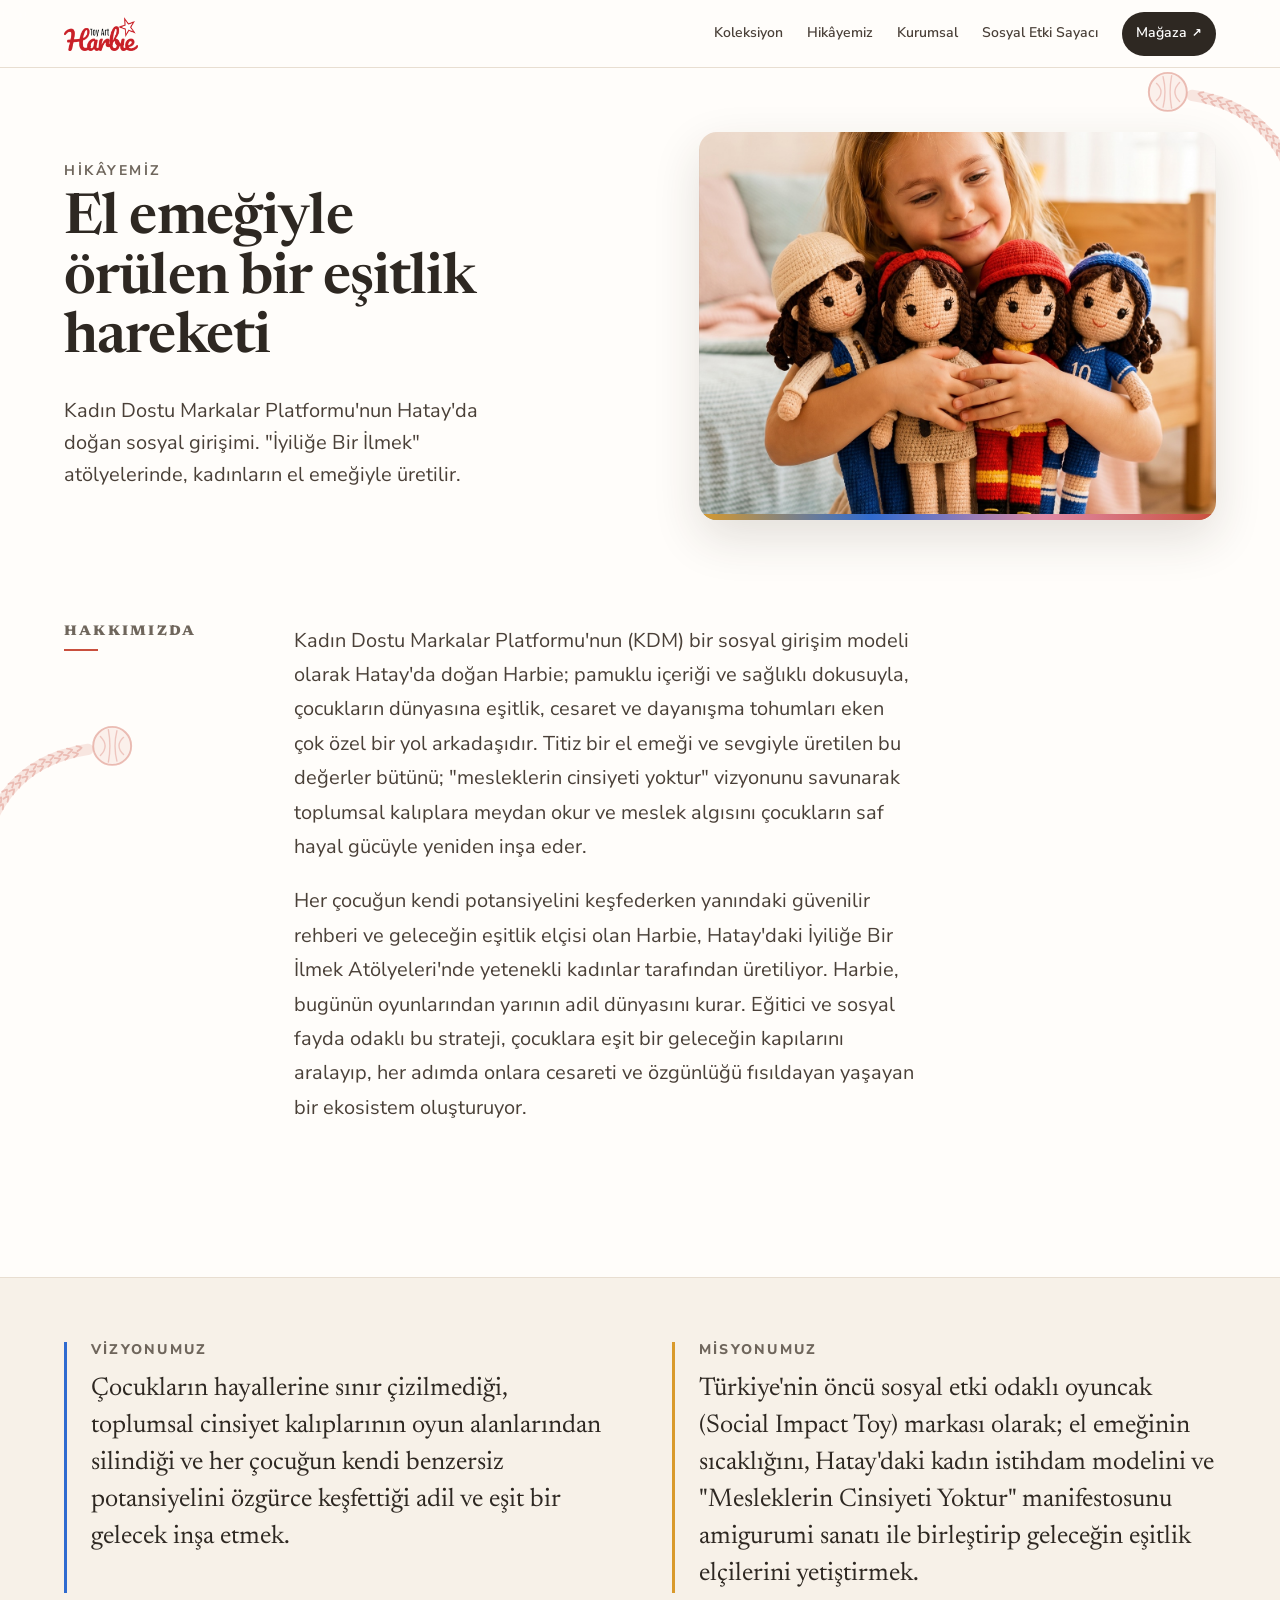
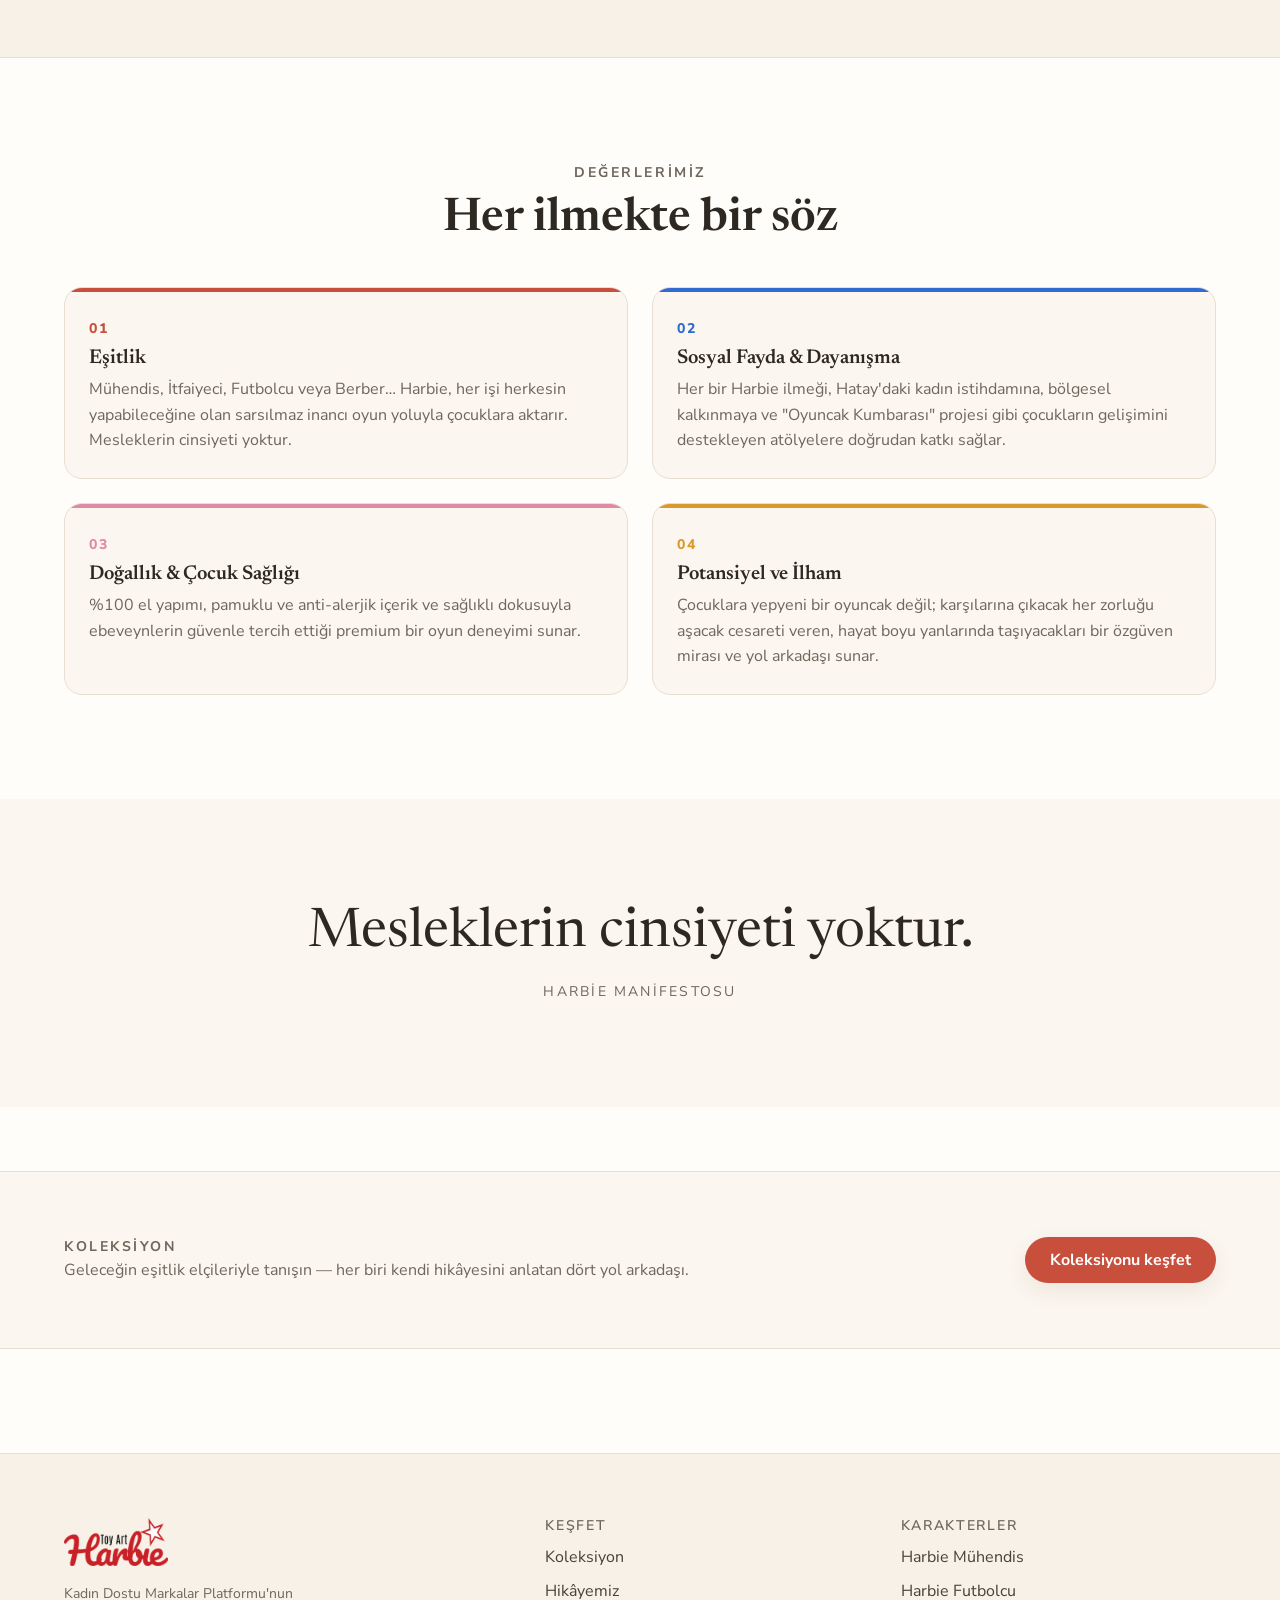
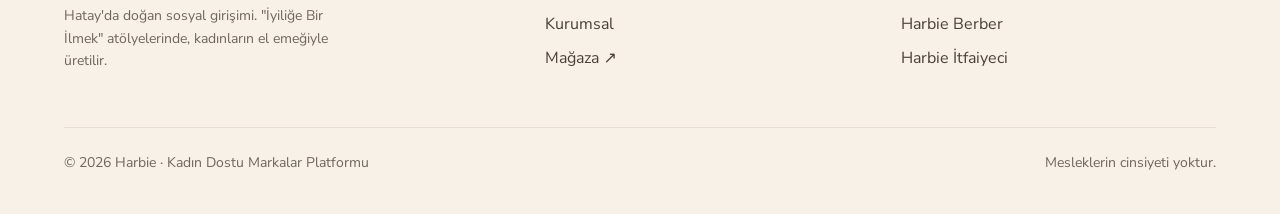
==== commit b53d65dd: "feat: Hikâyemiz ve Kurumsal sayfaları editoryal düzene geçti İki sayfa da ortalanmış tek sütun metin" ====
--- a/hikayemiz.html
+++ b/hikayemiz.html
@@ -41,49 +41,80 @@
 </nav>
 
 <main>
-  <section class="page-head container">
-    <p class="kicker">Hikâyemiz</p>
-    <h1>El emeğiyle örülen bir eşitlik hareketi</h1>
+  <!-- ==================== GİRİŞ ==================== -->
+  <section class="page-hero container reveal">
+    <div class="page-hero-copy">
+      <p class="kicker">Hikâyemiz</p>
+      <h1>El emeğiyle örülen bir eşitlik hareketi</h1>
+      <p class="page-hero-lead">Kadın Dostu Markalar Platformu'nun Hatay'da doğan sosyal girişimi. "İyiliğe Bir İlmek" atölyelerinde, kadınların el emeğiyle üretilir.</p>
+    </div>
+    <div class="page-hero-media">
+      <img src="assets/v3/img/lifestyle-kucak.jpg" alt="Harbie bebeğini kucaklayan çocuk" loading="lazy">
+    </div>
   </section>
 
-  <section class="container prose reveal">
-    <h2>Hakkımızda</h2>
-    <p>Kadın Dostu Markalar Platformu'nun (KDM) bir sosyal girişim modeli olarak Hatay'da doğan Harbie; pamuklu içeriği ve sağlıklı dokusuyla, çocukların dünyasına eşitlik, cesaret ve dayanışma tohumları eken çok özel bir yol arkadaşıdır. Titiz bir el emeği ve sevgiyle üretilen bu değerler bütünü; "mesleklerin cinsiyeti yoktur" vizyonunu savunarak toplumsal kalıplara meydan okur ve meslek algısını çocukların saf hayal gücüyle yeniden inşa eder.</p>
-    <p>Her çocuğun kendi potansiyelini keşfederken yanındaki güvenilir rehberi ve geleceğin eşitlik elçisi olan Harbie, Hatay'daki İyiliğe Bir İlmek Atölyeleri'nde yetenekli kadınlar tarafından üretiliyor. Harbie, bugünün oyunlarından yarının adil dünyasını kurar. Eğitici ve sosyal fayda odaklı bu strateji, çocuklara eşit bir geleceğin kapılarını aralayıp, her adımda onlara cesareti ve özgünlüğü fısıldayan yaşayan bir ekosistem oluşturuyor.</p>
+  <!-- ==================== HAKKIMIZDA ==================== -->
+  <section class="container reveal" style="padding-block:var(--space-4)" data-yarn="sag">
+    <div class="story">
+      <h2 class="story-label">Hakkımızda</h2>
+      <div class="story-body">
+        <p>Kadın Dostu Markalar Platformu'nun (KDM) bir sosyal girişim modeli olarak Hatay'da doğan Harbie; pamuklu içeriği ve sağlıklı dokusuyla, çocukların dünyasına eşitlik, cesaret ve dayanışma tohumları eken çok özel bir yol arkadaşıdır. Titiz bir el emeği ve sevgiyle üretilen bu değerler bütünü; "mesleklerin cinsiyeti yoktur" vizyonunu savunarak toplumsal kalıplara meydan okur ve meslek algısını çocukların saf hayal gücüyle yeniden inşa eder.</p>
+        <p>Her çocuğun kendi potansiyelini keşfederken yanındaki güvenilir rehberi ve geleceğin eşitlik elçisi olan Harbie, Hatay'daki İyiliğe Bir İlmek Atölyeleri'nde yetenekli kadınlar tarafından üretiliyor. Harbie, bugünün oyunlarından yarının adil dünyasını kurar. Eğitici ve sosyal fayda odaklı bu strateji, çocuklara eşit bir geleceğin kapılarını aralayıp, her adımda onlara cesareti ve özgünlüğü fısıldayan yaşayan bir ekosistem oluşturuyor.</p>
+      </div>
+    </div>
   </section>
 
   <div class="knit-divider" aria-hidden="true"></div>
 
-  <section class="container prose reveal">
-    <h2>Vizyonumuz</h2>
-    <blockquote class="quote-block">Çocukların hayallerine sınır çizilmediği, toplumsal cinsiyet kalıplarının oyun alanlarından silindiği ve her çocuğun kendi benzersiz potansiyelini özgürce keşfettiği adil ve eşit bir gelecek inşa etmek.</blockquote>
-
-    <h2>Misyonumuz</h2>
-    <blockquote class="quote-block">Türkiye'nin öncü sosyal etki odaklı oyuncak (Social Impact Toy) markası olarak; el emeğinin sıcaklığını, Hatay'daki kadın istihdam modelini ve "Mesleklerin Cinsiyeti Yoktur" manifestosunu amigurumi sanatı ile birleştirip geleceğin eşitlik elçilerini yetiştirmek.</blockquote>
+  <!-- ==================== VİZYON & MİSYON ==================== -->
+  <section class="vm-band reveal">
+    <div class="container vm-grid">
+      <div class="vm-item" style="--k:var(--k-futbolcu)">
+        <h2>Vizyonumuz</h2>
+        <p>Çocukların hayallerine sınır çizilmediği, toplumsal cinsiyet kalıplarının oyun alanlarından silindiği ve her çocuğun kendi benzersiz potansiyelini özgürce keşfettiği adil ve eşit bir gelecek inşa etmek.</p>
+      </div>
+      <div class="vm-item" style="--k:var(--k-muhendis)">
+        <h2>Misyonumuz</h2>
+        <p>Türkiye'nin öncü sosyal etki odaklı oyuncak (Social Impact Toy) markası olarak; el emeğinin sıcaklığını, Hatay'daki kadın istihdam modelini ve "Mesleklerin Cinsiyeti Yoktur" manifestosunu amigurumi sanatı ile birleştirip geleceğin eşitlik elçilerini yetiştirmek.</p>
+      </div>
+    </div>
   </section>
 
-  <section class="container reveal" style="padding-block:var(--space-5)" data-yarn="sag">
+  <!-- ==================== DEĞERLERİMİZ ==================== -->
+  <section class="container reveal" style="padding-block:var(--space-4)" data-yarn="sol">
     <div style="text-align:center;max-width:56ch;margin-inline:auto">
       <p class="kicker">Değerlerimiz</p>
       <h2>Her ilmekte bir söz</h2>
     </div>
-    <div class="values-grid">
-      <div class="value-card">
+    <div class="card-grid card-grid--2">
+      <div class="num-card" style="--k:var(--k-itfaiyeci)">
+        <span class="num">01</span>
         <h3>Eşitlik</h3>
         <p>Mühendis, İtfaiyeci, Futbolcu veya Berber… Harbie, her işi herkesin yapabileceğine olan sarsılmaz inancı oyun yoluyla çocuklara aktarır. Mesleklerin cinsiyeti yoktur.</p>
       </div>
-      <div class="value-card">
+      <div class="num-card" style="--k:var(--k-futbolcu)">
+        <span class="num">02</span>
         <h3>Sosyal Fayda &amp; Dayanışma</h3>
         <p>Her bir Harbie ilmeği, Hatay'daki kadın istihdamına, bölgesel kalkınmaya ve "Oyuncak Kumbarası" projesi gibi çocukların gelişimini destekleyen atölyelere doğrudan katkı sağlar.</p>
       </div>
-      <div class="value-card">
+      <div class="num-card" style="--k:var(--k-berber)">
+        <span class="num">03</span>
         <h3>Doğallık &amp; Çocuk Sağlığı</h3>
         <p>%100 el yapımı, pamuklu ve anti-alerjik içerik ve sağlıklı dokusuyla ebeveynlerin güvenle tercih ettiği premium bir oyun deneyimi sunar.</p>
       </div>
-      <div class="value-card">
+      <div class="num-card" style="--k:var(--k-muhendis)">
+        <span class="num">04</span>
         <h3>Potansiyel ve İlham</h3>
         <p>Çocuklara yepyeni bir oyuncak değil; karşılarına çıkacak her zorluğu aşacak cesareti veren, hayat boyu yanlarında taşıyacakları bir özgüven mirası ve yol arkadaşı sunar.</p>
       </div>
+    </div>
+  </section>
+
+  <!-- ==================== MANİFESTO ALINTISI ==================== -->
+  <section class="pull-quote reveal">
+    <div class="container">
+      <blockquote>Mesleklerin cinsiyeti yoktur.</blockquote>
+      <cite>Harbie Manifestosu</cite>
     </div>
   </section>
 
--- a/css/components.css
+++ b/css/components.css
@@ -3,12 +3,26 @@
    ============================================================ */
 
 /* ---------- İplik ayırıcı: örgü kordon, V ilmekli (tekrarlayan desen) ---------- */
-.knit-divider{
-  height:48px;width:100%;opacity:.92;
-  background-image:url("<svg%20xmlns='http://www.w3.org/2000/svg'%20viewBox='0%200%20240%2048'><g%20fill='none'%20stroke-linecap='round'%20stroke-linejoin='round'><path%20d='M0%2024%20L6%2024.78%20L12%2025.55%20L18%2026.27%20L24%2026.94%20L30%2027.54%20L36%2028.05%20L42%2028.46%20L48%2028.76%20L54%2028.94%20L60%2029%20L66%2028.94%20L72%2028.76%20L78%2028.46%20L84%2028.05%20L90%2027.54%20L96%2026.94%20L102%2026.27%20L108%2025.55%20L114%2024.78%20L120%2024%20L126%2023.22%20L132%2022.45%20L138%2021.73%20L144%2021.06%20L150%2020.46%20L156%2019.95%20L162%2019.54%20L168%2019.24%20L174%2019.06%20L180%2019%20L186%2019.06%20L192%2019.24%20L198%2019.54%20L204%2019.95%20L210%2020.46%20L216%2021.06%20L222%2021.73%20L228%2022.45%20L234%2023.22%20L240%2024'%20stroke='%23cf6f8b'%20stroke-width='23.6'%20opacity='.45'%20transform='translate(0,1.6)'/><path%20d='M0%2024%20L6%2024.78%20L12%2025.55%20L18%2026.27%20L24%2026.94%20L30%2027.54%20L36%2028.05%20L42%2028.46%20L48%2028.76%20L54%2028.94%20L60%2029%20L66%2028.94%20L72%2028.76%20L78%2028.46%20L84%2028.05%20L90%2027.54%20L96%2026.94%20L102%2026.27%20L108%2025.55%20L114%2024.78%20L120%2024%20L126%2023.22%20L132%2022.45%20L138%2021.73%20L144%2021.06%20L150%2020.46%20L156%2019.95%20L162%2019.54%20L168%2019.24%20L174%2019.06%20L180%2019%20L186%2019.06%20L192%2019.24%20L198%2019.54%20L204%2019.95%20L210%2020.46%20L216%2021.06%20L222%2021.73%20L228%2022.45%20L234%2023.22%20L240%2024'%20stroke='%23ec93ab'%20stroke-width='22'/><g%20transform='translate(.6,1.2)'><path%20d='M-3.78%2023.61%20Q1.79%2022.62%204.93%2020.21%20Q2.52%2017.07%20-2.61%2014.68%20M9.55%2025.35%20Q15.12%2024.32%2018.24%2021.88%20Q15.8%2018.76%2010.65%2016.41%20M22.88%2026.93%20Q28.42%2025.78%2031.48%2023.27%20Q28.98%2020.21%2023.77%2017.98%20M36.2%2028.18%20Q41.7%2026.84%2044.68%2024.23%20Q42.07%2021.25%2036.79%2019.2%20M49.53%2028.94%20Q54.97%2027.36%2057.83%2024.63%20Q55.1%2021.76%2049.74%2019.94%20M62.87%2029.11%20Q68.23%2027.29%2070.97%2024.43%20Q68.1%2021.69%2062.67%2020.11%20M76.21%2028.68%20Q81.49%2026.63%2084.1%2023.65%20Q81.13%2021.04%2075.63%2019.7%20M89.56%2027.69%20Q94.77%2025.46%2097.27%2022.4%20Q94.21%2019.89%2088.66%2018.74%20M102.91%2026.27%20Q108.06%2023.93%20110.5%2020.81%20Q107.38%2018.37%20101.81%2017.34%20M116.25%2024.59%20Q121.38%2022.21%20123.79%2019.07%20Q120.65%2016.65%20115.08%2015.67%20M129.57%2022.85%20Q134.73%2020.51%20137.16%2017.39%20Q134.04%2014.95%20128.48%2013.92%20M142.9%2021.26%20Q148.1%2019.03%20150.61%2015.97%20Q147.54%2013.46%20142%2012.31%20M156.21%2020.02%20Q161.49%2017.97%20164.1%2014.99%20Q161.13%2012.38%20155.63%2011.04%20M169.54%2019.26%20Q174.9%2017.44%20177.63%2014.58%20Q174.77%2011.84%20169.33%2010.26%20M182.87%2019.09%20Q188.3%2017.51%20191.17%2014.78%20Q188.43%2011.91%20183.07%2010.09%20M196.2%2019.52%20Q201.7%2018.18%20204.68%2015.57%20Q202.07%2012.59%20196.79%2010.54%20M209.54%2020.51%20Q215.08%2019.35%20218.15%2016.85%20Q215.64%2013.78%20210.44%2011.55%20M222.88%2021.93%20Q228.45%2020.9%20231.57%2018.46%20Q229.13%2015.34%20223.98%2012.99%20M1.76%2033.21%20Q7.33%2032.21%2010.47%2029.79%20Q8.05%2026.66%202.91%2024.28%20M15.22%2034.92%20Q20.78%2033.83%2023.88%2031.37%20Q21.41%2028.27%2016.24%2025.97%20M28.8%2036.38%20Q34.32%2035.14%2037.35%2032.58%20Q34.79%2029.56%2029.56%2027.41%20M42.47%2037.42%20Q47.94%2035.96%2050.87%2033.29%20Q48.19%2030.37%2042.87%2028.43%20M56.2%2037.9%20Q61.6%2036.2%2064.4%2033.4%20Q61.6%2030.6%2056.2%2028.9%20M69.94%2037.76%20Q75.25%2035.82%2077.93%2032.9%20Q75%2030.23%2069.53%2028.77%20M83.63%2037.02%20Q88.86%2034.87%2091.42%2031.85%20Q88.4%2029.29%2082.87%2028.05%20M97.23%2035.77%20Q102.4%2033.47%20104.87%2030.38%20Q101.77%2027.91%2096.21%2026.83%20M110.7%2034.18%20Q115.84%2031.8%20118.26%2028.67%20Q115.12%2026.25%20109.55%2025.25%20M124.04%2032.44%20Q129.17%2030.07%20131.59%2026.93%20Q128.46%2024.51%20122.89%2023.52%20M137.23%2030.77%20Q142.4%2028.47%20144.87%2025.38%20Q141.77%2022.91%20136.21%2021.83%20M150.29%2029.36%20Q155.53%2027.21%20158.09%2024.19%20Q155.06%2021.63%20149.54%2020.39%20M163.27%2028.36%20Q168.59%2026.42%20171.26%2023.5%20Q168.34%2020.83%20162.87%2019.37%20M176.2%2027.9%20Q181.6%2026.2%20184.4%2023.4%20Q181.6%2020.6%20176.2%2018.9%20M189.14%2028.02%20Q194.61%2026.57%20197.53%2023.89%20Q194.86%2020.97%20189.54%2019.03%20M202.13%2028.72%20Q207.66%2027.48%20210.68%2024.92%20Q208.13%2021.9%20202.89%2019.75%20M215.22%2029.92%20Q220.78%2028.83%20223.88%2026.37%20Q221.41%2023.27%20216.24%2020.97%20M228.43%2031.47%20Q234%2030.48%20237.13%2028.06%20Q234.72%2024.92%20229.58%2022.55'%20stroke='%23c4637f'%20stroke-width='3.4'%20opacity='.38'/></g><path%20d='M-3.78%2023.61%20Q1.79%2022.62%204.93%2020.21%20Q2.52%2017.07%20-2.61%2014.68%20M9.55%2025.35%20Q15.12%2024.32%2018.24%2021.88%20Q15.8%2018.76%2010.65%2016.41%20M22.88%2026.93%20Q28.42%2025.78%2031.48%2023.27%20Q28.98%2020.21%2023.77%2017.98%20M36.2%2028.18%20Q41.7%2026.84%2044.68%2024.23%20Q42.07%2021.25%2036.79%2019.2%20M49.53%2028.94%20Q54.97%2027.36%2057.83%2024.63%20Q55.1%2021.76%2049.74%2019.94%20M62.87%2029.11%20Q68.23%2027.29%2070.97%2024.43%20Q68.1%2021.69%2062.67%2020.11%20M76.21%2028.68%20Q81.49%2026.63%2084.1%2023.65%20Q81.13%2021.04%2075.63%2019.7%20M89.56%2027.69%20Q94.77%2025.46%2097.27%2022.4%20Q94.21%2019.89%2088.66%2018.74%20M102.91%2026.27%20Q108.06%2023.93%20110.5%2020.81%20Q107.38%2018.37%20101.81%2017.34%20M116.25%2024.59%20Q121.38%2022.21%20123.79%2019.07%20Q120.65%2016.65%20115.08%2015.67%20M129.57%2022.85%20Q134.73%2020.51%20137.16%2017.39%20Q134.04%2014.95%20128.48%2013.92%20M142.9%2021.26%20Q148.1%2019.03%20150.61%2015.97%20Q147.54%2013.46%20142%2012.31%20M156.21%2020.02%20Q161.49%2017.97%20164.1%2014.99%20Q161.13%2012.38%20155.63%2011.04%20M169.54%2019.26%20Q174.9%2017.44%20177.63%2014.58%20Q174.77%2011.84%20169.33%2010.26%20M182.87%2019.09%20Q188.3%2017.51%20191.17%2014.78%20Q188.43%2011.91%20183.07%2010.09%20M196.2%2019.52%20Q201.7%2018.18%20204.68%2015.57%20Q202.07%2012.59%20196.79%2010.54%20M209.54%2020.51%20Q215.08%2019.35%20218.15%2016.85%20Q215.64%2013.78%20210.44%2011.55%20M222.88%2021.93%20Q228.45%2020.9%20231.57%2018.46%20Q229.13%2015.34%20223.98%2012.99%20M1.76%2033.21%20Q7.33%2032.21%2010.47%2029.79%20Q8.05%2026.66%202.91%2024.28%20M15.22%2034.92%20Q20.78%2033.83%2023.88%2031.37%20Q21.41%2028.27%2016.24%2025.97%20M28.8%2036.38%20Q34.32%2035.14%2037.35%2032.58%20Q34.79%2029.56%2029.56%2027.41%20M42.47%2037.42%20Q47.94%2035.96%2050.87%2033.29%20Q48.19%2030.37%2042.87%2028.43%20M56.2%2037.9%20Q61.6%2036.2%2064.4%2033.4%20Q61.6%2030.6%2056.2%2028.9%20M69.94%2037.76%20Q75.25%2035.82%2077.93%2032.9%20Q75%2030.23%2069.53%2028.77%20M83.63%2037.02%20Q88.86%2034.87%2091.42%2031.85%20Q88.4%2029.29%2082.87%2028.05%20M97.23%2035.77%20Q102.4%2033.47%20104.87%2030.38%20Q101.77%2027.91%2096.21%2026.83%20M110.7%2034.18%20Q115.84%2031.8%20118.26%2028.67%20Q115.12%2026.25%20109.55%2025.25%20M124.04%2032.44%20Q129.17%2030.07%20131.59%2026.93%20Q128.46%2024.51%20122.89%2023.52%20M137.23%2030.77%20Q142.4%2028.47%20144.87%2025.38%20Q141.77%2022.91%20136.21%2021.83%20M150.29%2029.36%20Q155.53%2027.21%20158.09%2024.19%20Q155.06%2021.63%20149.54%2020.39%20M163.27%2028.36%20Q168.59%2026.42%20171.26%2023.5%20Q168.34%2020.83%20162.87%2019.37%20M176.2%2027.9%20Q181.6%2026.2%20184.4%2023.4%20Q181.6%2020.6%20176.2%2018.9%20M189.14%2028.02%20Q194.61%2026.57%20197.53%2023.89%20Q194.86%2020.97%20189.54%2019.03%20M202.13%2028.72%20Q207.66%2027.48%20210.68%2024.92%20Q208.13%2021.9%20202.89%2019.75%20M215.22%2029.92%20Q220.78%2028.83%20223.88%2026.37%20Q221.41%2023.27%20216.24%2020.97%20M228.43%2031.47%20Q234%2030.48%20237.13%2028.06%20Q234.72%2024.92%20229.58%2022.55'%20stroke='%23f7c2d1'%20stroke-width='3.1'%20opacity='.9'/><path%20d='M0%2024%20L6%2024.78%20L12%2025.55%20L18%2026.27%20L24%2026.94%20L30%2027.54%20L36%2028.05%20L42%2028.46%20L48%2028.76%20L54%2028.94%20L60%2029%20L66%2028.94%20L72%2028.76%20L78%2028.46%20L84%2028.05%20L90%2027.54%20L96%2026.94%20L102%2026.27%20L108%2025.55%20L114%2024.78%20L120%2024%20L126%2023.22%20L132%2022.45%20L138%2021.73%20L144%2021.06%20L150%2020.46%20L156%2019.95%20L162%2019.54%20L168%2019.24%20L174%2019.06%20L180%2019%20L186%2019.06%20L192%2019.24%20L198%2019.54%20L204%2019.95%20L210%2020.46%20L216%2021.06%20L222%2021.73%20L228%2022.45%20L234%2023.22%20L240%2024'%20stroke='%23fde3ea'%20stroke-width='2'%20opacity='.28'%20transform='translate(0,-6.4)'/></g></svg>");
-  background-repeat:repeat-x;
-  background-size:240px 48px;     /* kordon kalınlığı her genişlikte sabit */
-  background-position:center;
+.knit-divider{position:relative;height:48px;width:100%}
+.knit-divider::before,
+.knit-divider::after{
+  content:"";position:absolute;inset:0;
+  background-color:var(--accent);           /* renk bölümden gelir */
+  -webkit-mask-repeat:repeat-x;mask-repeat:repeat-x;
+  -webkit-mask-size:240px 48px;mask-size:240px 48px;   /* kalınlık her genişlikte sabit */
+  -webkit-mask-position:center;mask-position:center;
+}
+/* gövde: açık ton */
+.knit-divider::before{
+  opacity:.18;
+  -webkit-mask-image:url("data:image/svg+xml,<svg%20xmlns='http://www.w3.org/2000/svg'%20viewBox='0%200%20240%2048'><g%20fill='none'%20stroke='%23000'%20stroke-linecap='round'%20stroke-linejoin='round'><path%20d='M0%2024%20L6%2024.78%20L12%2025.55%20L18%2026.27%20L24%2026.94%20L30%2027.54%20L36%2028.05%20L42%2028.46%20L48%2028.76%20L54%2028.94%20L60%2029%20L66%2028.94%20L72%2028.76%20L78%2028.46%20L84%2028.05%20L90%2027.54%20L96%2026.94%20L102%2026.27%20L108%2025.55%20L114%2024.78%20L120%2024%20L126%2023.22%20L132%2022.45%20L138%2021.73%20L144%2021.06%20L150%2020.46%20L156%2019.95%20L162%2019.54%20L168%2019.24%20L174%2019.06%20L180%2019%20L186%2019.06%20L192%2019.24%20L198%2019.54%20L204%2019.95%20L210%2020.46%20L216%2021.06%20L222%2021.73%20L228%2022.45%20L234%2023.22%20L240%2024'%20stroke-width='22'/></g></svg>");
+  mask-image:url("data:image/svg+xml,<svg%20xmlns='http://www.w3.org/2000/svg'%20viewBox='0%200%20240%2048'><g%20fill='none'%20stroke='%23000'%20stroke-linecap='round'%20stroke-linejoin='round'><path%20d='M0%2024%20L6%2024.78%20L12%2025.55%20L18%2026.27%20L24%2026.94%20L30%2027.54%20L36%2028.05%20L42%2028.46%20L48%2028.76%20L54%2028.94%20L60%2029%20L66%2028.94%20L72%2028.76%20L78%2028.46%20L84%2028.05%20L90%2027.54%20L96%2026.94%20L102%2026.27%20L108%2025.55%20L114%2024.78%20L120%2024%20L126%2023.22%20L132%2022.45%20L138%2021.73%20L144%2021.06%20L150%2020.46%20L156%2019.95%20L162%2019.54%20L168%2019.24%20L174%2019.06%20L180%2019%20L186%2019.06%20L192%2019.24%20L198%2019.54%20L204%2019.95%20L210%2020.46%20L216%2021.06%20L222%2021.73%20L228%2022.45%20L234%2023.22%20L240%2024'%20stroke-width='22'/></g></svg>");
+}
+/* V ilmekler + alt kenar: koyu ton */
+.knit-divider::after{
+  opacity:.42;
+  -webkit-mask-image:url("data:image/svg+xml,<svg%20xmlns='http://www.w3.org/2000/svg'%20viewBox='0%200%20240%2048'><g%20fill='none'%20stroke='%23000'%20stroke-linecap='round'%20stroke-linejoin='round'><path%20d='M-3.78%2023.61%20Q1.79%2022.62%204.93%2020.21%20Q2.52%2017.07%20-2.61%2014.68%20M9.55%2025.35%20Q15.12%2024.32%2018.24%2021.88%20Q15.8%2018.76%2010.65%2016.41%20M22.88%2026.93%20Q28.42%2025.78%2031.48%2023.27%20Q28.98%2020.21%2023.77%2017.98%20M36.2%2028.18%20Q41.7%2026.84%2044.68%2024.23%20Q42.07%2021.25%2036.79%2019.2%20M49.53%2028.94%20Q54.97%2027.36%2057.83%2024.63%20Q55.1%2021.76%2049.74%2019.94%20M62.87%2029.11%20Q68.23%2027.29%2070.97%2024.43%20Q68.1%2021.69%2062.67%2020.11%20M76.21%2028.68%20Q81.49%2026.63%2084.1%2023.65%20Q81.13%2021.04%2075.63%2019.7%20M89.56%2027.69%20Q94.77%2025.46%2097.27%2022.4%20Q94.21%2019.89%2088.66%2018.74%20M102.91%2026.27%20Q108.06%2023.93%20110.5%2020.81%20Q107.38%2018.37%20101.81%2017.34%20M116.25%2024.59%20Q121.38%2022.21%20123.79%2019.07%20Q120.65%2016.65%20115.08%2015.67%20M129.57%2022.85%20Q134.73%2020.51%20137.16%2017.39%20Q134.04%2014.95%20128.48%2013.92%20M142.9%2021.26%20Q148.1%2019.03%20150.61%2015.97%20Q147.54%2013.46%20142%2012.31%20M156.21%2020.02%20Q161.49%2017.97%20164.1%2014.99%20Q161.13%2012.38%20155.63%2011.04%20M169.54%2019.26%20Q174.9%2017.44%20177.63%2014.58%20Q174.77%2011.84%20169.33%2010.26%20M182.87%2019.09%20Q188.3%2017.51%20191.17%2014.78%20Q188.43%2011.91%20183.07%2010.09%20M196.2%2019.52%20Q201.7%2018.18%20204.68%2015.57%20Q202.07%2012.59%20196.79%2010.54%20M209.54%2020.51%20Q215.08%2019.35%20218.15%2016.85%20Q215.64%2013.78%20210.44%2011.55%20M222.88%2021.93%20Q228.45%2020.9%20231.57%2018.46%20Q229.13%2015.34%20223.98%2012.99%20M1.76%2033.21%20Q7.33%2032.21%2010.47%2029.79%20Q8.05%2026.66%202.91%2024.28%20M15.22%2034.92%20Q20.78%2033.83%2023.88%2031.37%20Q21.41%2028.27%2016.24%2025.97%20M28.8%2036.38%20Q34.32%2035.14%2037.35%2032.58%20Q34.79%2029.56%2029.56%2027.41%20M42.47%2037.42%20Q47.94%2035.96%2050.87%2033.29%20Q48.19%2030.37%2042.87%2028.43%20M56.2%2037.9%20Q61.6%2036.2%2064.4%2033.4%20Q61.6%2030.6%2056.2%2028.9%20M69.94%2037.76%20Q75.25%2035.82%2077.93%2032.9%20Q75%2030.23%2069.53%2028.77%20M83.63%2037.02%20Q88.86%2034.87%2091.42%2031.85%20Q88.4%2029.29%2082.87%2028.05%20M97.23%2035.77%20Q102.4%2033.47%20104.87%2030.38%20Q101.77%2027.91%2096.21%2026.83%20M110.7%2034.18%20Q115.84%2031.8%20118.26%2028.67%20Q115.12%2026.25%20109.55%2025.25%20M124.04%2032.44%20Q129.17%2030.07%20131.59%2026.93%20Q128.46%2024.51%20122.89%2023.52%20M137.23%2030.77%20Q142.4%2028.47%20144.87%2025.38%20Q141.77%2022.91%20136.21%2021.83%20M150.29%2029.36%20Q155.53%2027.21%20158.09%2024.19%20Q155.06%2021.63%20149.54%2020.39%20M163.27%2028.36%20Q168.59%2026.42%20171.26%2023.5%20Q168.34%2020.83%20162.87%2019.37%20M176.2%2027.9%20Q181.6%2026.2%20184.4%2023.4%20Q181.6%2020.6%20176.2%2018.9%20M189.14%2028.02%20Q194.61%2026.57%20197.53%2023.89%20Q194.86%2020.97%20189.54%2019.03%20M202.13%2028.72%20Q207.66%2027.48%20210.68%2024.92%20Q208.13%2021.9%20202.89%2019.75%20M215.22%2029.92%20Q220.78%2028.83%20223.88%2026.37%20Q221.41%2023.27%20216.24%2020.97%20M228.43%2031.47%20Q234%2030.48%20237.13%2028.06%20Q234.72%2024.92%20229.58%2022.55'%20stroke-width='3.1'/><path%20d='M0%2024%20L6%2024.78%20L12%2025.55%20L18%2026.27%20L24%2026.94%20L30%2027.54%20L36%2028.05%20L42%2028.46%20L48%2028.76%20L54%2028.94%20L60%2029%20L66%2028.94%20L72%2028.76%20L78%2028.46%20L84%2028.05%20L90%2027.54%20L96%2026.94%20L102%2026.27%20L108%2025.55%20L114%2024.78%20L120%2024%20L126%2023.22%20L132%2022.45%20L138%2021.73%20L144%2021.06%20L150%2020.46%20L156%2019.95%20L162%2019.54%20L168%2019.24%20L174%2019.06%20L180%2019%20L186%2019.06%20L192%2019.24%20L198%2019.54%20L204%2019.95%20L210%2020.46%20L216%2021.06%20L222%2021.73%20L228%2022.45%20L234%2023.22%20L240%2024'%20stroke-width='2.2'%20transform='translate(0,9.4)'/></g></svg>");
+  mask-image:url("data:image/svg+xml,<svg%20xmlns='http://www.w3.org/2000/svg'%20viewBox='0%200%20240%2048'><g%20fill='none'%20stroke='%23000'%20stroke-linecap='round'%20stroke-linejoin='round'><path%20d='M-3.78%2023.61%20Q1.79%2022.62%204.93%2020.21%20Q2.52%2017.07%20-2.61%2014.68%20M9.55%2025.35%20Q15.12%2024.32%2018.24%2021.88%20Q15.8%2018.76%2010.65%2016.41%20M22.88%2026.93%20Q28.42%2025.78%2031.48%2023.27%20Q28.98%2020.21%2023.77%2017.98%20M36.2%2028.18%20Q41.7%2026.84%2044.68%2024.23%20Q42.07%2021.25%2036.79%2019.2%20M49.53%2028.94%20Q54.97%2027.36%2057.83%2024.63%20Q55.1%2021.76%2049.74%2019.94%20M62.87%2029.11%20Q68.23%2027.29%2070.97%2024.43%20Q68.1%2021.69%2062.67%2020.11%20M76.21%2028.68%20Q81.49%2026.63%2084.1%2023.65%20Q81.13%2021.04%2075.63%2019.7%20M89.56%2027.69%20Q94.77%2025.46%2097.27%2022.4%20Q94.21%2019.89%2088.66%2018.74%20M102.91%2026.27%20Q108.06%2023.93%20110.5%2020.81%20Q107.38%2018.37%20101.81%2017.34%20M116.25%2024.59%20Q121.38%2022.21%20123.79%2019.07%20Q120.65%2016.65%20115.08%2015.67%20M129.57%2022.85%20Q134.73%2020.51%20137.16%2017.39%20Q134.04%2014.95%20128.48%2013.92%20M142.9%2021.26%20Q148.1%2019.03%20150.61%2015.97%20Q147.54%2013.46%20142%2012.31%20M156.21%2020.02%20Q161.49%2017.97%20164.1%2014.99%20Q161.13%2012.38%20155.63%2011.04%20M169.54%2019.26%20Q174.9%2017.44%20177.63%2014.58%20Q174.77%2011.84%20169.33%2010.26%20M182.87%2019.09%20Q188.3%2017.51%20191.17%2014.78%20Q188.43%2011.91%20183.07%2010.09%20M196.2%2019.52%20Q201.7%2018.18%20204.68%2015.57%20Q202.07%2012.59%20196.79%2010.54%20M209.54%2020.51%20Q215.08%2019.35%20218.15%2016.85%20Q215.64%2013.78%20210.44%2011.55%20M222.88%2021.93%20Q228.45%2020.9%20231.57%2018.46%20Q229.13%2015.34%20223.98%2012.99%20M1.76%2033.21%20Q7.33%2032.21%2010.47%2029.79%20Q8.05%2026.66%202.91%2024.28%20M15.22%2034.92%20Q20.78%2033.83%2023.88%2031.37%20Q21.41%2028.27%2016.24%2025.97%20M28.8%2036.38%20Q34.32%2035.14%2037.35%2032.58%20Q34.79%2029.56%2029.56%2027.41%20M42.47%2037.42%20Q47.94%2035.96%2050.87%2033.29%20Q48.19%2030.37%2042.87%2028.43%20M56.2%2037.9%20Q61.6%2036.2%2064.4%2033.4%20Q61.6%2030.6%2056.2%2028.9%20M69.94%2037.76%20Q75.25%2035.82%2077.93%2032.9%20Q75%2030.23%2069.53%2028.77%20M83.63%2037.02%20Q88.86%2034.87%2091.42%2031.85%20Q88.4%2029.29%2082.87%2028.05%20M97.23%2035.77%20Q102.4%2033.47%20104.87%2030.38%20Q101.77%2027.91%2096.21%2026.83%20M110.7%2034.18%20Q115.84%2031.8%20118.26%2028.67%20Q115.12%2026.25%20109.55%2025.25%20M124.04%2032.44%20Q129.17%2030.07%20131.59%2026.93%20Q128.46%2024.51%20122.89%2023.52%20M137.23%2030.77%20Q142.4%2028.47%20144.87%2025.38%20Q141.77%2022.91%20136.21%2021.83%20M150.29%2029.36%20Q155.53%2027.21%20158.09%2024.19%20Q155.06%2021.63%20149.54%2020.39%20M163.27%2028.36%20Q168.59%2026.42%20171.26%2023.5%20Q168.34%2020.83%20162.87%2019.37%20M176.2%2027.9%20Q181.6%2026.2%20184.4%2023.4%20Q181.6%2020.6%20176.2%2018.9%20M189.14%2028.02%20Q194.61%2026.57%20197.53%2023.89%20Q194.86%2020.97%20189.54%2019.03%20M202.13%2028.72%20Q207.66%2027.48%20210.68%2024.92%20Q208.13%2021.9%20202.89%2019.75%20M215.22%2029.92%20Q220.78%2028.83%20223.88%2026.37%20Q221.41%2023.27%20216.24%2020.97%20M228.43%2031.47%20Q234%2030.48%20237.13%2028.06%20Q234.72%2024.92%20229.58%2022.55'%20stroke-width='3.1'/><path%20d='M0%2024%20L6%2024.78%20L12%2025.55%20L18%2026.27%20L24%2026.94%20L30%2027.54%20L36%2028.05%20L42%2028.46%20L48%2028.76%20L54%2028.94%20L60%2029%20L66%2028.94%20L72%2028.76%20L78%2028.46%20L84%2028.05%20L90%2027.54%20L96%2026.94%20L102%2026.27%20L108%2025.55%20L114%2024.78%20L120%2024%20L126%2023.22%20L132%2022.45%20L138%2021.73%20L144%2021.06%20L150%2020.46%20L156%2019.95%20L162%2019.54%20L168%2019.24%20L174%2019.06%20L180%2019%20L186%2019.06%20L192%2019.24%20L198%2019.54%20L204%2019.95%20L210%2020.46%20L216%2021.06%20L222%2021.73%20L228%2022.45%20L234%2023.22%20L240%2024'%20stroke-width='2.2'%20transform='translate(0,9.4)'/></g></svg>");
 }
 /* Çizim yalnızca JS + hareket izni varsa; varsayılan tam görünür */
 .stitch-draw{clip-path:inset(0 100% 0 0);transition:clip-path 1.6s var(--ease)}
@@ -92,6 +106,28 @@
   position:sticky;top:0;height:100vh;height:100svh;
   overflow:hidden;background:var(--bg-tint);
 }
+/* Üst ve alt kenar sayfa zeminine erisin — video kesilmiş gibi durmasın */
+.showcase-pin::before,
+.showcase-pin::after{
+  content:"";position:absolute;left:0;right:0;height:120px;z-index:1;
+  pointer-events:none;
+}
+.showcase-pin::before{
+  top:0;
+  background:linear-gradient(to bottom,
+    rgb(255,253,250)      0%,
+    rgba(255,253,250,.82) 22%,
+    rgba(255,253,250,.35) 55%,
+    rgba(255,253,250,0)   100%);
+}
+.showcase-pin::after{
+  bottom:0;
+  background:linear-gradient(to bottom,
+    rgba(255,253,250,0)   0%,
+    rgba(255,253,250,.35) 45%,
+    rgba(255,253,250,.82) 78%,
+    rgb(255,253,250)      100%);
+}
 
 /* ---- Video: tam ekran ---- */
 .showcase-stage{position:absolute;inset:0}
@@ -120,13 +156,21 @@
 
 /* ---- Üst katman: [dar liste] [metin] ---- */
 .showcase-ui{
-  position:absolute;inset:0;
+  position:absolute;inset:0;z-index:2;      /* alt geçiş katmanının üstünde kalsın */
   max-width:var(--maxw);margin-inline:auto;
   padding:var(--nav-h) var(--space-3) var(--space-4);
   display:grid;grid-template-columns:132px minmax(0,1fr);
   gap:var(--space-4);align-items:center;pointer-events:none;
 }
 .showcase-ui > *{pointer-events:auto}
+
+/* Geniş ekranda liste sayfanın ortasında asılı kalmasın, sola yaslansın.
+   Metin zaten .panel-copy içinde 44ch ile sınırlı, okunurluk bozulmuyor. */
+/* Eşik 1280px: bu genişlikte 5vw (64px) ile ortalanmış kapsayıcının sol
+   boşluğu birebir eşit — geçişte sıçrama olmuyor. */
+@media (min-width:1280px){
+  .showcase-ui{max-width:none;padding-inline:clamp(32px,5vw,104px)}
+}
 
 /* ---- Sol: daraltılmış karakter seçici ---- */
 .showcase-rail{position:relative;display:flex;flex-direction:column;gap:0;padding-left:13px;align-self:center}
@@ -177,6 +221,8 @@
 @media (max-width:860px){
   /* Mobil: pin yok — chip'lerle geçilen TEK video + altında metin */
   .showcase{height:auto}
+  .showcase-pin::before,
+  .showcase-pin::after{display:none}        /* dizilim yığılınca geçiş gerekmez */
   .showcase-pin{position:static;height:auto;overflow:visible;background:none;
     display:flex;flex-direction:column}
   .showcase-ui{display:contents}            /* rail ve metin doğrudan flex çocuğu olsun */
@@ -211,6 +257,24 @@
 /* ---------- Manifesto ---------- */
 .manifesto{position:relative;padding-block:var(--space-6);text-align:center}
 .manifesto p{font-family:var(--font-serif);font-size:var(--step-3);line-height:1.5;max-width:60ch;margin-inline:auto;color:var(--ink-soft)}
+/* Destekleyici sloganlar — alt vurgu şeridi */
+.slogan-strip{
+  list-style:none;margin:var(--space-4) auto 0;padding:0;max-width:60ch;
+  display:flex;flex-direction:column;align-items:center;gap:.5em;
+}
+.slogan-strip li{
+  font-size:var(--step-0);font-weight:700;letter-spacing:.06em;
+  text-transform:uppercase;color:var(--muted);
+}
+/* Tek satıra sığdığı genişlikte ayırıcı çizgiyle yan yana */
+@media (min-width:1000px){
+  .slogan-strip{flex-direction:row;justify-content:center;gap:var(--space-3)}
+  .slogan-strip li + li{position:relative}
+  .slogan-strip li + li::before{
+    content:"";position:absolute;left:calc(var(--space-3) / -2);top:.35em;bottom:.35em;
+    width:1px;background:var(--line);
+  }
+}
 
 /* ---------- Koleksiyon başlığı ---------- */
 .coll-head{text-align:center;padding-top:var(--space-5);max-width:64ch;margin-inline:auto}
--- a/css/pages.css
+++ b/css/pages.css
@@ -86,17 +86,110 @@
 .char-buy .btn{width:100%;justify-content:center}
 @media (max-width:760px){.char-grid{grid-template-columns:1fr;gap:var(--space-4)}}
 
-/* ---------- Hikayemiz ---------- */
-.page-head{text-align:center;padding-block:var(--space-6) var(--space-4);max-width:60ch;margin-inline:auto}
-.prose{max-width:70ch;margin-inline:auto}
-.prose p{color:var(--ink-soft)}
-.quote-block{font-family:var(--font-serif);font-size:var(--step-3);line-height:1.4;
-  color:var(--ink);border-left:3px solid var(--accent);padding-left:var(--space-3);margin:var(--space-4) 0}
-.values-grid{display:grid;grid-template-columns:repeat(2,1fr);gap:var(--space-3);margin-top:var(--space-4)}
-.value-card{background:var(--bg-tint);border:1px solid var(--line);border-radius:var(--radius);padding:var(--space-3)}
-.value-card h3{font-size:var(--step-2);margin-bottom:.3em}
-.value-card p{color:var(--muted);font-size:var(--step-1);margin:0}
-@media (max-width:640px){.values-grid{grid-template-columns:1fr}}
+/* ---------- İç sayfa: editoryal giriş ---------- */
+.page-hero{
+  display:grid;grid-template-columns:1.05fr .95fr;gap:var(--space-5);
+  align-items:center;padding-block:var(--space-5);
+}
+.page-hero-copy{max-width:46ch}
+.page-hero h1{font-size:clamp(2.3rem,4.4vw,3.7rem);line-height:1.06;letter-spacing:-.015em;margin-bottom:.45em}
+.page-hero-lead{font-size:var(--step-2);line-height:1.6;color:var(--ink-soft);margin:0}
+.page-hero-media{
+  position:relative;border-radius:var(--radius);overflow:hidden;
+  box-shadow:var(--shadow-card);aspect-ratio:4/3;
+}
+.page-hero-media img{width:100%;height:100%;object-fit:cover}
+/* köşede iplik rengi şeridi — sayfayı markaya bağlar */
+.page-hero-media::after{
+  content:"";position:absolute;left:0;right:0;bottom:0;height:6px;
+  background:linear-gradient(90deg,var(--k-muhendis),var(--k-futbolcu),var(--k-berber),var(--k-itfaiyeci));
+}
+@media (max-width:860px){
+  .page-hero{grid-template-columns:1fr;gap:var(--space-3);padding-block:var(--space-4)}
+  .page-hero-media{aspect-ratio:16/10}
+}
+
+/* ---------- İç sayfa: etiketli metin bloğu ---------- */
+.story{display:grid;grid-template-columns:minmax(0,190px) minmax(0,1fr);gap:var(--space-4);align-items:start}
+.story-label{
+  position:sticky;top:calc(var(--nav-h) + 24px);
+  font-size:var(--step-0);letter-spacing:.16em;text-transform:uppercase;
+  font-weight:800;color:var(--muted);margin:0;
+}
+.story-label::after{content:"";display:block;width:34px;height:2px;background:var(--accent);margin-top:.7em}
+.story-body{max-width:62ch}
+.story-body p{color:var(--ink-soft);font-size:var(--step-2);line-height:1.72}
+.story-body p:last-child{margin-bottom:0}
+@media (max-width:860px){
+  .story{grid-template-columns:1fr;gap:var(--space-2)}
+  .story-label{position:static}
+}
+
+/* ---------- Vizyon & Misyon şeridi ---------- */
+.vm-band{
+  background:var(--bg-soft);border-block:1px solid var(--line);
+  padding-block:var(--space-5);margin-block:var(--space-5);
+}
+.vm-grid{display:grid;grid-template-columns:1fr 1fr;gap:var(--space-4) var(--space-5)}
+.vm-item{border-left:3px solid var(--k,var(--accent));padding-left:var(--space-3)}
+.vm-item h2{
+  font-family:var(--font-sans);font-size:var(--step-0);font-weight:800;
+  letter-spacing:.16em;text-transform:uppercase;color:var(--muted);margin-bottom:.9em;
+}
+.vm-item p{font-family:var(--font-serif);font-size:var(--step-3);line-height:1.45;color:var(--ink);margin:0}
+@media (max-width:860px){.vm-grid{grid-template-columns:1fr;gap:var(--space-4)}}
+
+/* ---------- Numaralı kart ızgarası (değerler / hizmetler) ---------- */
+.card-grid{display:grid;gap:var(--space-3);margin-top:var(--space-4)}
+.card-grid--2{grid-template-columns:repeat(2,1fr)}
+.card-grid--4{grid-template-columns:repeat(4,1fr)}
+.num-card{
+  position:relative;overflow:hidden;
+  background:var(--bg-tint);border:1px solid var(--line);border-radius:var(--radius);
+  padding:calc(var(--space-3) + 6px) var(--space-3) var(--space-3);
+  transition:transform .3s var(--ease),box-shadow .3s var(--ease),border-color .3s var(--ease);
+}
+.num-card::before{content:"";position:absolute;inset:0 0 auto 0;height:4px;background:var(--k,var(--accent))}
+.num-card:hover{transform:translateY(-4px);box-shadow:var(--shadow-soft);border-color:var(--k,var(--accent))}
+.num-card .num{
+  display:block;font-size:var(--step-0);font-weight:800;letter-spacing:.14em;
+  color:var(--k,var(--accent));margin-bottom:.5em;
+}
+.num-card h3{font-size:var(--step-2);margin-bottom:.35em}
+.num-card p{color:var(--muted);font-size:var(--step-1);margin:0;line-height:1.6}
+@media (max-width:960px){.card-grid--4{grid-template-columns:repeat(2,1fr)}}
+@media (max-width:640px){.card-grid--2,.card-grid--4{grid-template-columns:1fr}}
+@media (prefers-reduced-motion:reduce){.num-card:hover{transform:none}}
+
+/* ---------- Alıntı şeridi (tam genişlik) ---------- */
+.pull-quote{
+  position:relative;padding-block:var(--space-6);margin-block:var(--space-5);
+  text-align:center;overflow:hidden;background:var(--bg-tint);
+}
+.pull-quote blockquote{
+  margin:0 auto;max-width:24ch;font-family:var(--font-serif);
+  font-size:clamp(2rem,4.4vw,3.4rem);line-height:1.12;color:var(--ink);
+}
+.pull-quote cite{
+  display:block;margin-top:1.2em;font-style:normal;
+  font-size:var(--step-0);letter-spacing:.16em;text-transform:uppercase;color:var(--muted);
+}
+
+/* ---------- Kurumsal: iki sütunlu form düzeni ---------- */
+.corp-layout{display:grid;grid-template-columns:minmax(0,.85fr) minmax(0,1.15fr);gap:var(--space-5);align-items:start}
+.corp-aside{position:sticky;top:calc(var(--nav-h) + 28px)}
+.corp-aside h2{font-size:var(--step-3)}
+.corp-aside p{color:var(--muted);font-size:var(--step-1)}
+.corp-points{list-style:none;margin:var(--space-3) 0 0;padding:0;display:grid;gap:.8em}
+.corp-points li{position:relative;padding-left:1.7em;color:var(--ink-soft);font-size:var(--step-1)}
+.corp-points li::before{
+  content:"";position:absolute;left:0;top:.55em;width:9px;height:9px;border-radius:50%;
+  background:var(--accent);
+}
+@media (max-width:960px){
+  .corp-layout{grid-template-columns:1fr;gap:var(--space-4)}
+  .corp-aside{position:static}
+}
 
 /* ---------- Kurumsal ---------- */
 .corp-form-wrap{max-width:720px;margin:var(--space-5) auto 0;background:var(--white);
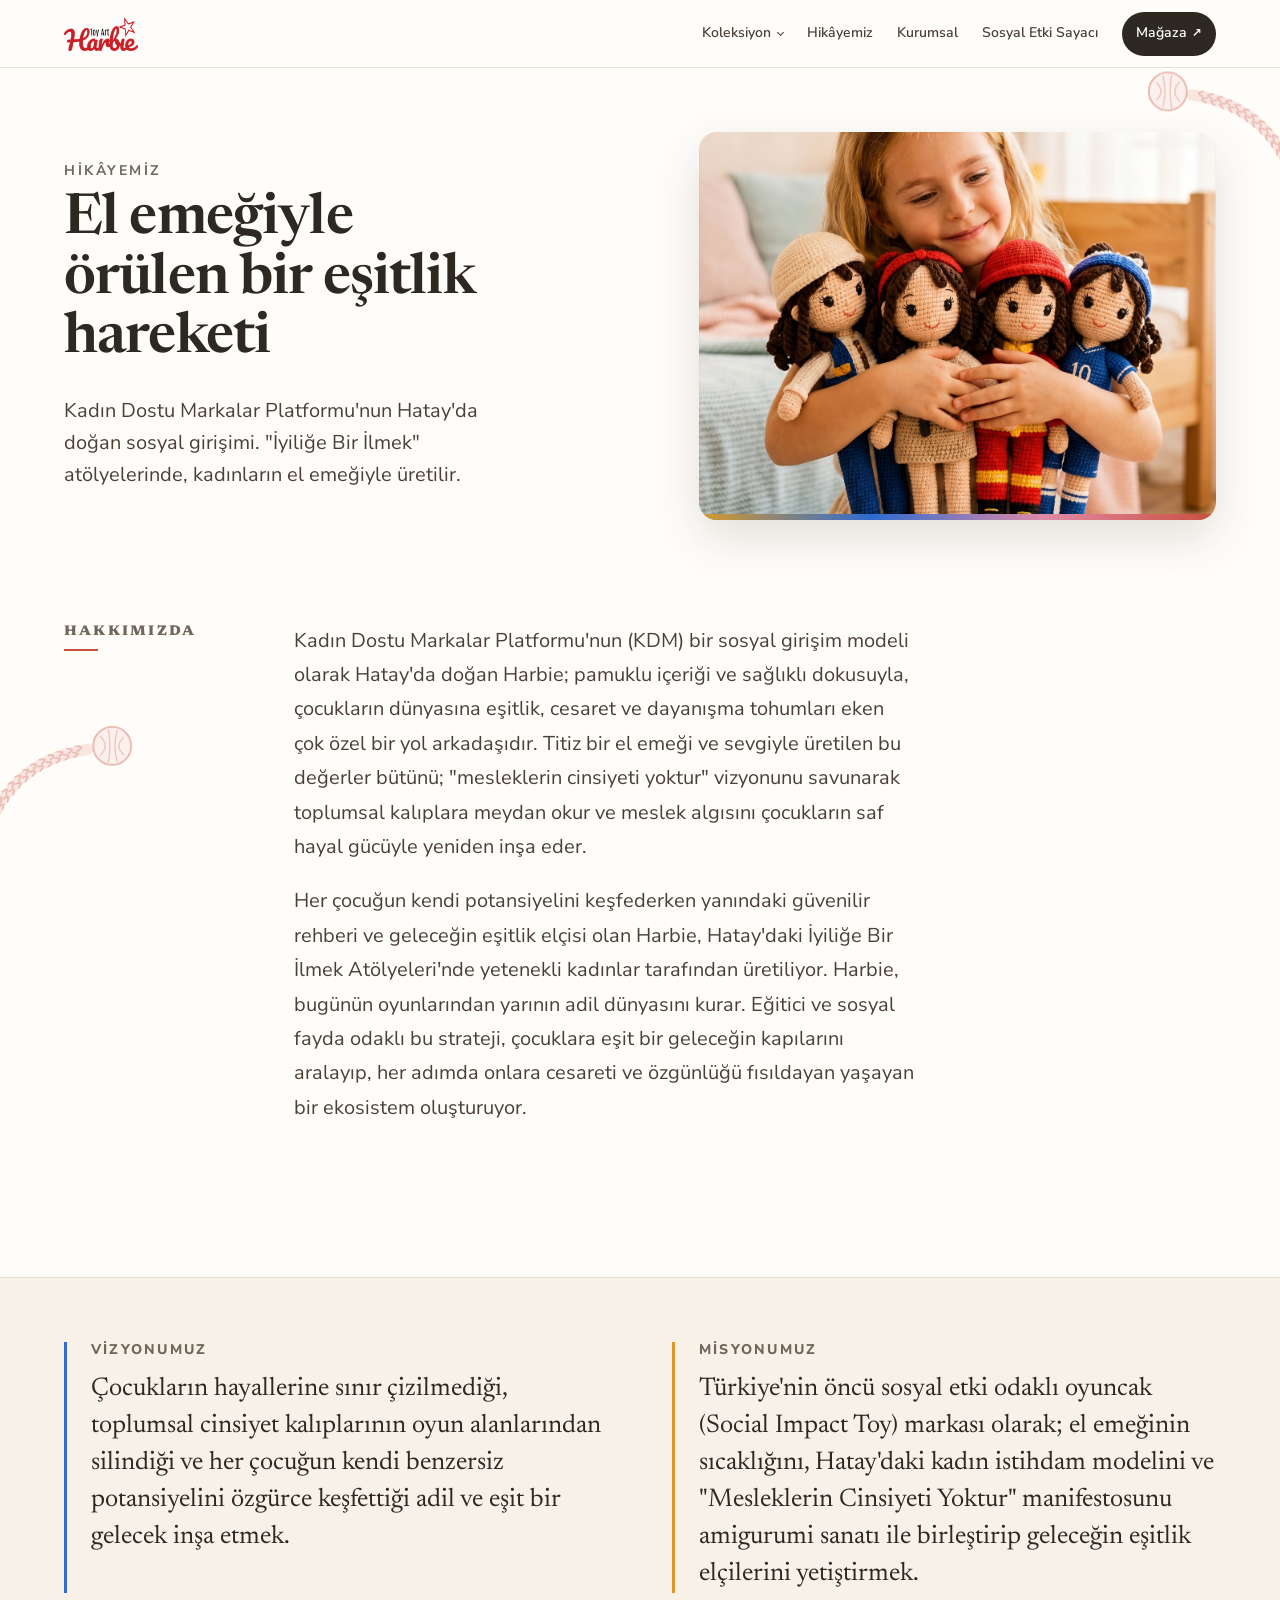
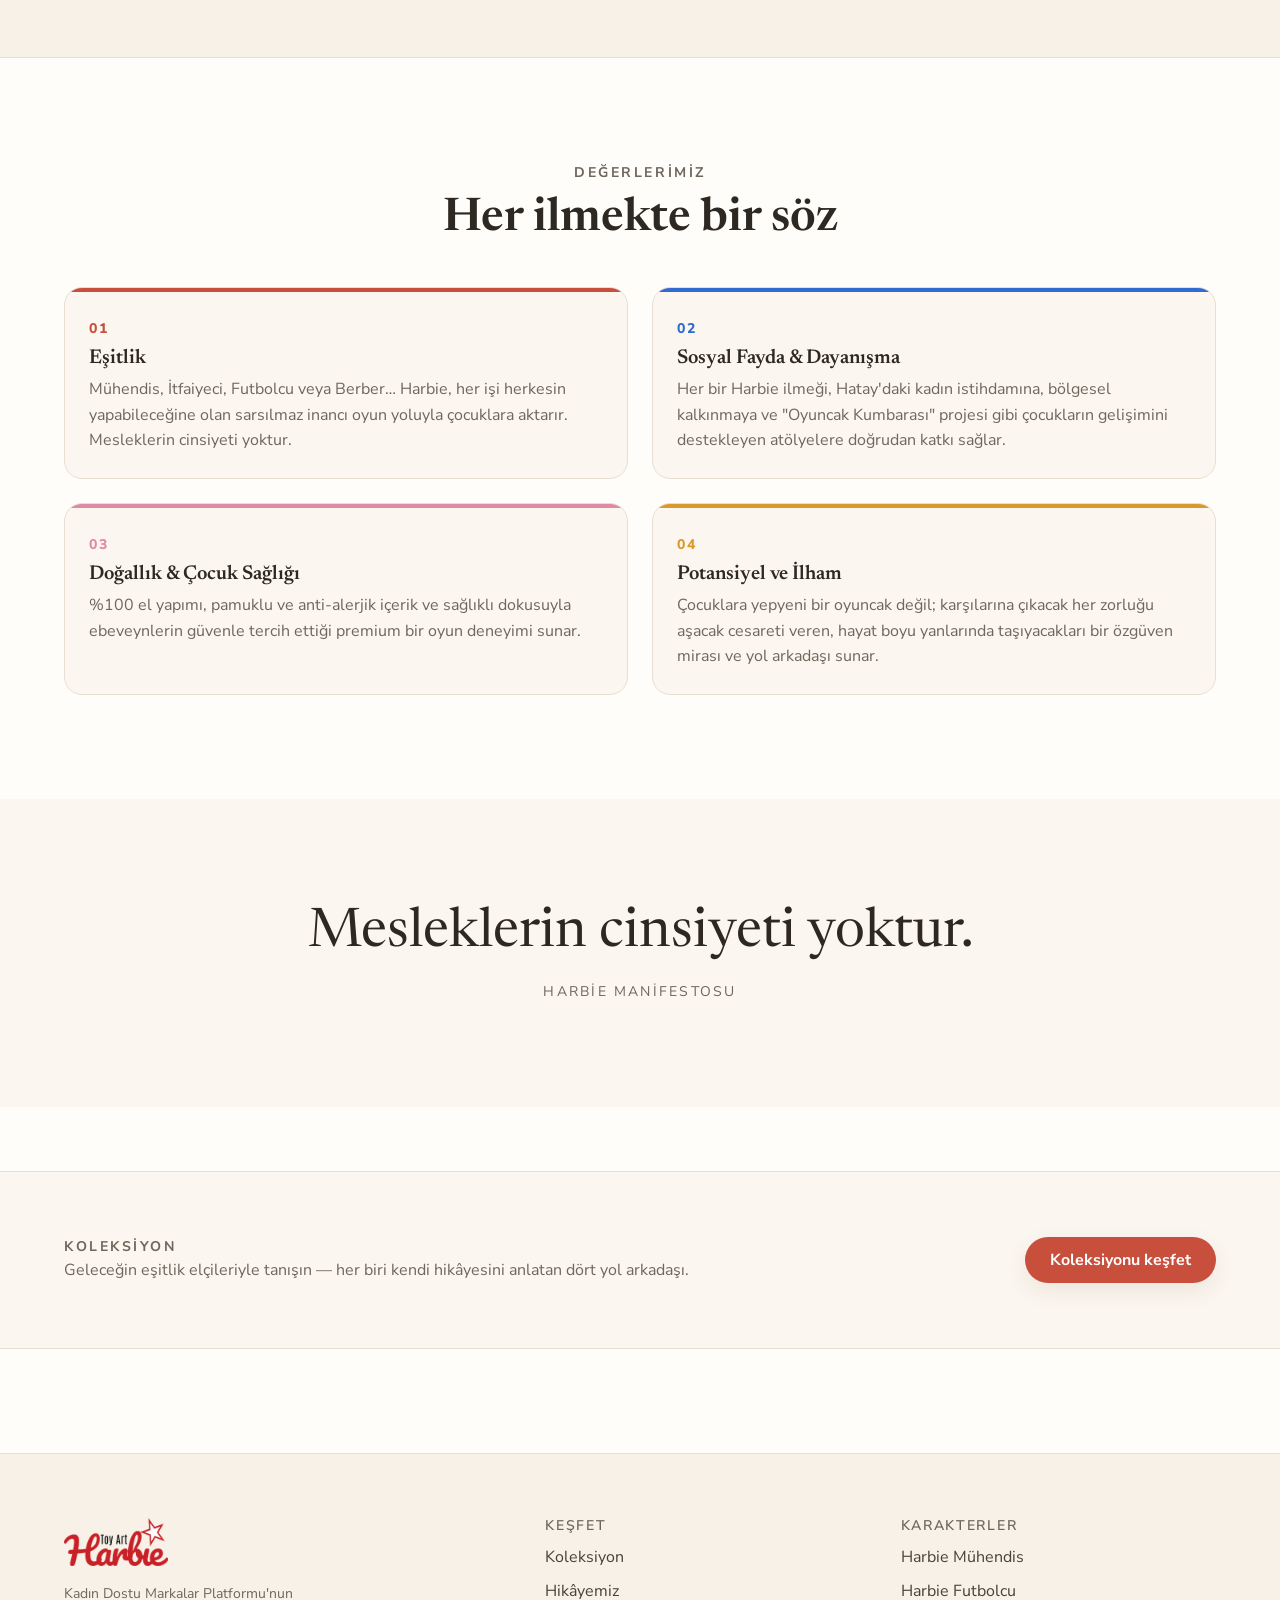
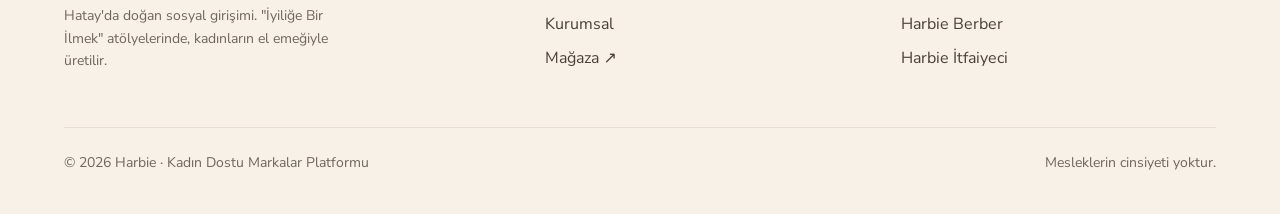
==== commit 53b3581a: "feat: Koleksiyon menüsü altında karakter listesi açılıyor Nav'daki Koleksiyon bağlantısı üzerine gel" ====
--- a/hikayemiz.html
+++ b/hikayemiz.html
@@ -23,7 +23,15 @@
   <div class="container">
     <a class="nav-logo" href="index.html"><img src="assets/brand/harbie-logo.png" alt="Harbie Toy Art" width="990" height="457"></a>
     <nav class="nav-links">
-      <a href="index.html#koleksiyon">Koleksiyon</a>
+      <span class="nav-item">
+        <a href="index.html#koleksiyon">Koleksiyon</a>
+        <span class="nav-menu">
+          <a href="karakter-muhendis.html" style="--k:var(--k-muhendis)"><img src="assets/v3/img/nav/muhendis.jpg" alt="" width="132" height="176" loading="lazy"><span><b>Harbie Mühendis</b><i>İnşaat Sahası</i></span></a>
+          <a href="karakter-futbolcu.html" style="--k:var(--k-futbolcu)"><img src="assets/v3/img/nav/futbolcu.jpg" alt="" width="132" height="176" loading="lazy"><span><b>Harbie Futbolcu</b><i>Saha</i></span></a>
+          <a href="karakter-berber.html" style="--k:var(--k-berber)"><img src="assets/v3/img/nav/berber.jpg" alt="" width="132" height="176" loading="lazy"><span><b>Harbie Berber</b><i>Kuaför Salonu</i></span></a>
+          <a href="karakter-itfaiyeci.html" style="--k:var(--k-itfaiyeci)"><img src="assets/v3/img/nav/itfaiyeci.jpg" alt="" width="132" height="176" loading="lazy"><span><b>Harbie İtfaiyeci</b><i>İtfaiye İstasyonu</i></span></a>
+        </span>
+      </span>
       <a href="hikayemiz.html">Hikâyemiz</a>
       <a href="kurumsal.html">Kurumsal</a>
       <a href="index.html#ses">Sosyal Etki Sayacı</a>
@@ -34,6 +42,10 @@
 </header>
 <nav class="mobile-menu" id="mobile-menu" data-mobile-menu aria-label="Mobil menü">
   <a href="index.html#koleksiyon">Koleksiyon</a>
+  <a class="mobile-sub" href="karakter-muhendis.html">Harbie Mühendis</a>
+  <a class="mobile-sub" href="karakter-futbolcu.html">Harbie Futbolcu</a>
+  <a class="mobile-sub" href="karakter-berber.html">Harbie Berber</a>
+  <a class="mobile-sub" href="karakter-itfaiyeci.html">Harbie İtfaiyeci</a>
   <a href="hikayemiz.html">Hikâyemiz</a>
   <a href="kurumsal.html">Kurumsal</a>
   <a href="index.html#ses">Sosyal Etki Sayacı</a>
--- a/css/base.css
+++ b/css/base.css
@@ -56,6 +56,53 @@
 .nav-links a{font-size:var(--step-0);font-weight:600;color:var(--ink-soft);transition:color .2s;
   display:inline-flex;align-items:center;min-height:44px}
 .nav-links a:hover{color:var(--ink)}
+
+/* ---------- Koleksiyon açılır menüsü ---------- */
+.nav-item{position:relative;display:inline-flex}
+.nav-item > a::after{
+  content:"";width:5px;height:5px;margin-left:.5em;
+  border-right:1.5px solid currentColor;border-bottom:1.5px solid currentColor;
+  transform:translateY(-1px) rotate(45deg);transition:transform .25s var(--ease);
+}
+.nav-item:hover > a::after,
+.nav-item:focus-within > a::after{transform:translateY(1px) rotate(225deg)}
+
+.nav-menu{
+  position:absolute;top:calc(100% + 14px);left:50%;
+  transform:translateX(-50%) translateY(8px);
+  min-width:290px;padding:.4rem;
+  background:var(--white);border:1px solid var(--line);
+  border-radius:var(--radius-sm);box-shadow:var(--shadow-card);
+  display:grid;gap:2px;
+  opacity:0;visibility:hidden;
+  transition:opacity .22s var(--ease),transform .22s var(--ease),visibility .22s;
+}
+/* fare köprüsü: bağlantı ile panel arasındaki boşlukta menü kapanmasın */
+.nav-menu::before{content:"";position:absolute;left:0;right:0;top:-16px;height:16px}
+.nav-item:hover .nav-menu,
+.nav-item:focus-within .nav-menu{
+  opacity:1;visibility:visible;transform:translateX(-50%) translateY(0);
+}
+.nav-menu a{
+  display:flex;align-items:center;gap:.75em;
+  padding:.4rem .5rem;border-radius:8px;min-height:44px;
+  color:var(--ink) !important;transition:background .18s var(--ease);
+}
+.nav-menu a:hover{background:var(--bg-tint)}
+.nav-menu img{
+  width:33px;height:44px;flex:none;border-radius:6px;
+  object-fit:cover;background:var(--bg-tint);
+}
+.nav-menu b{display:block;font-size:var(--step-0);font-weight:700;line-height:1.25}
+.nav-menu i{
+  display:block;font-style:normal;font-size:var(--step--1);
+  color:var(--muted);line-height:1.3;
+}
+.nav-menu a:hover b{color:var(--k,var(--accent))}
+@media (prefers-reduced-motion:reduce){
+  .nav-menu{transition:none}
+  .nav-item > a::after{transition:none}
+}
 .nav-shop{
   display:inline-flex;align-items:center;gap:.35em;
   padding:.4em 1em;border-radius:var(--radius-pill);min-height:44px;
@@ -80,6 +127,10 @@
 }
 .mobile-menu.open{transform:translateX(0);visibility:visible}
 .mobile-menu a{font-family:var(--font-serif);font-size:var(--step-3);color:var(--ink);padding-block:.3em;border-bottom:1px solid var(--line)}
+.mobile-menu .mobile-sub{
+  font-size:var(--step-2);color:var(--ink-soft);
+  padding-left:var(--space-2);border-bottom-style:dashed;
+}
 
 @media (max-width:860px){
   .nav-links{display:none}
